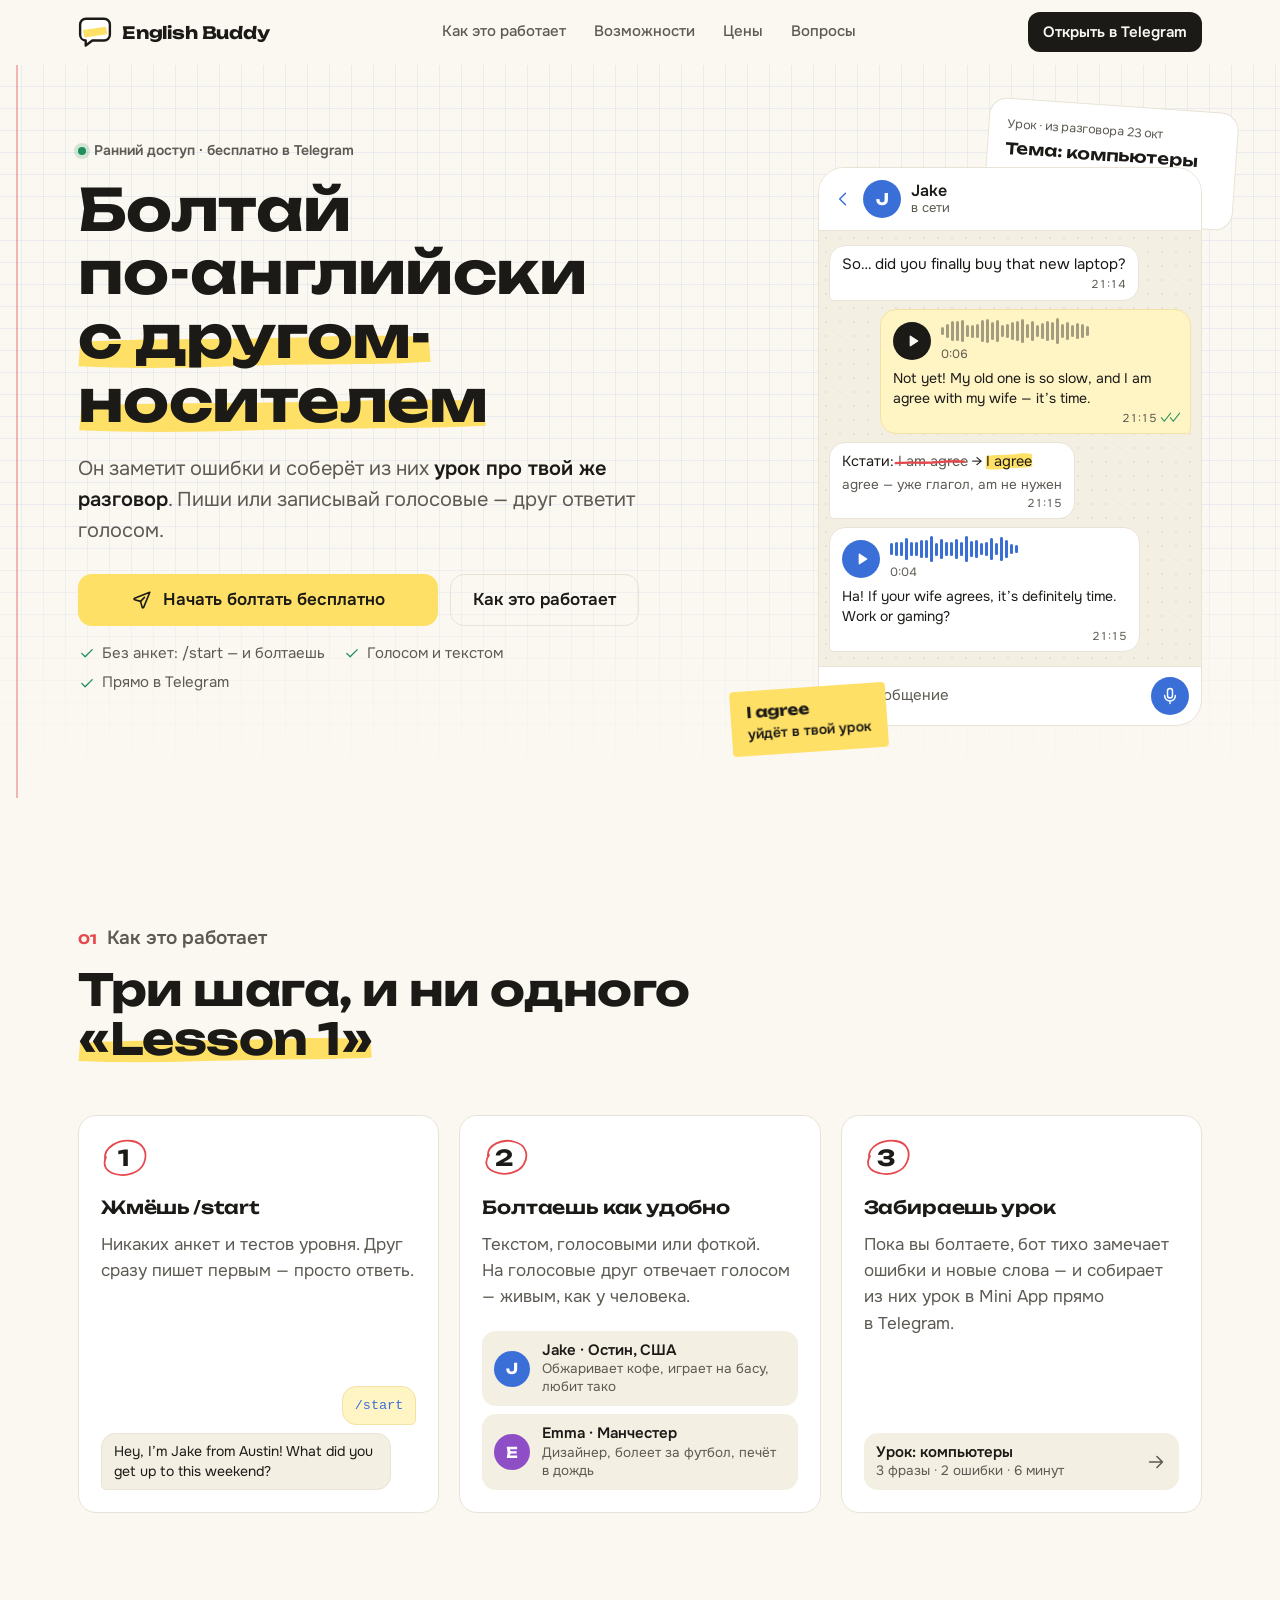
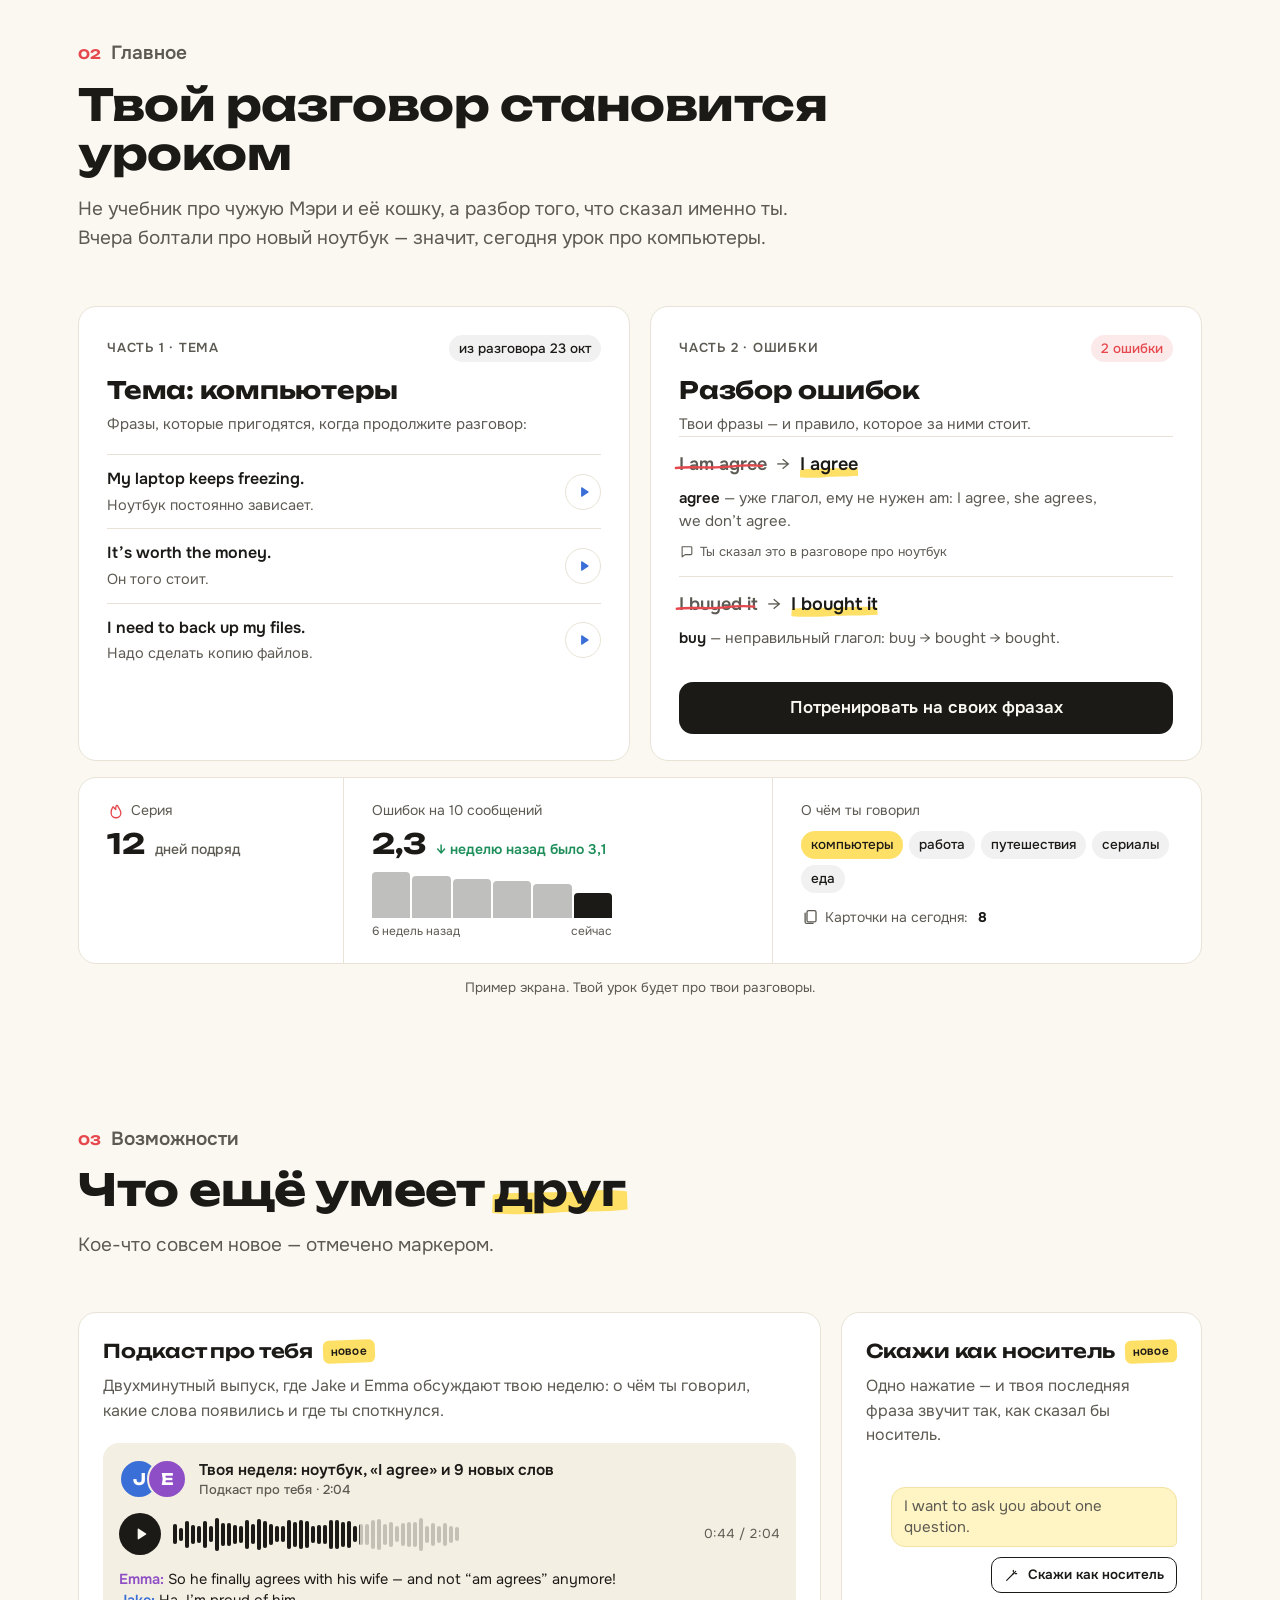
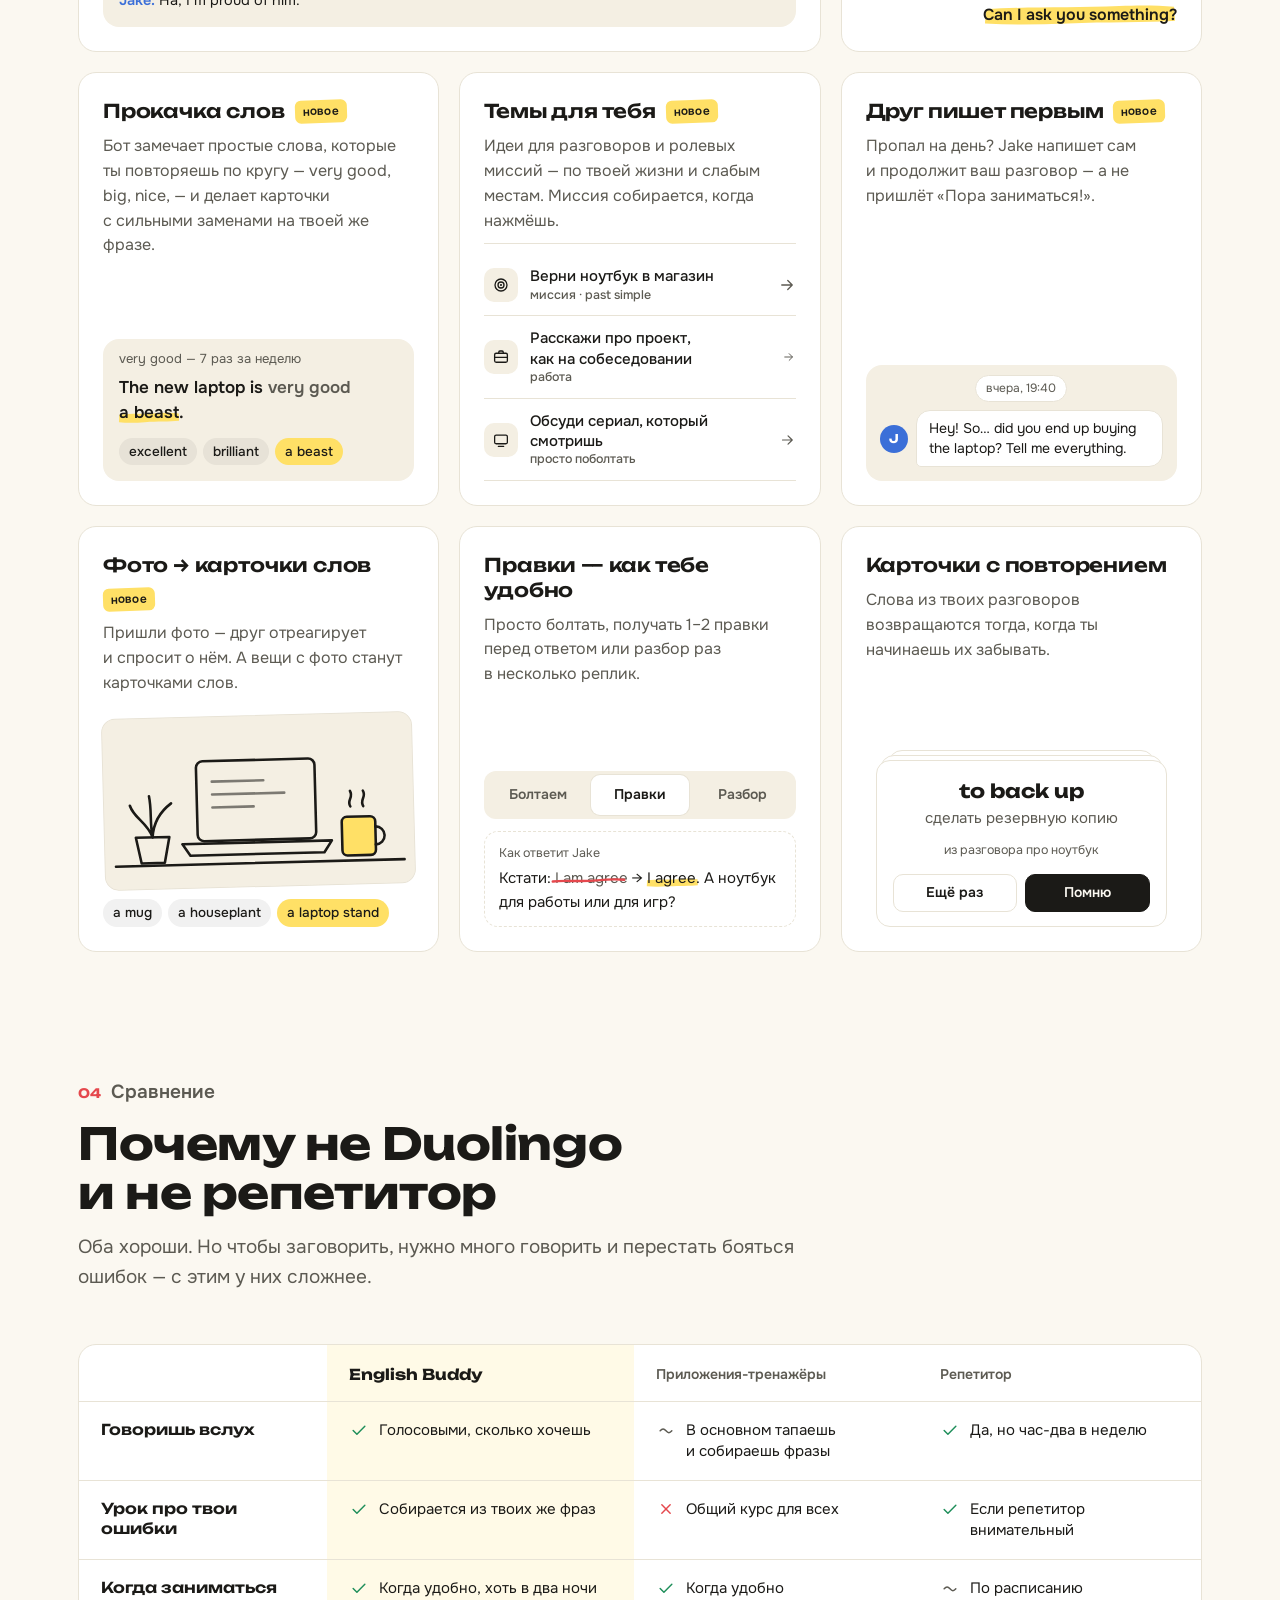
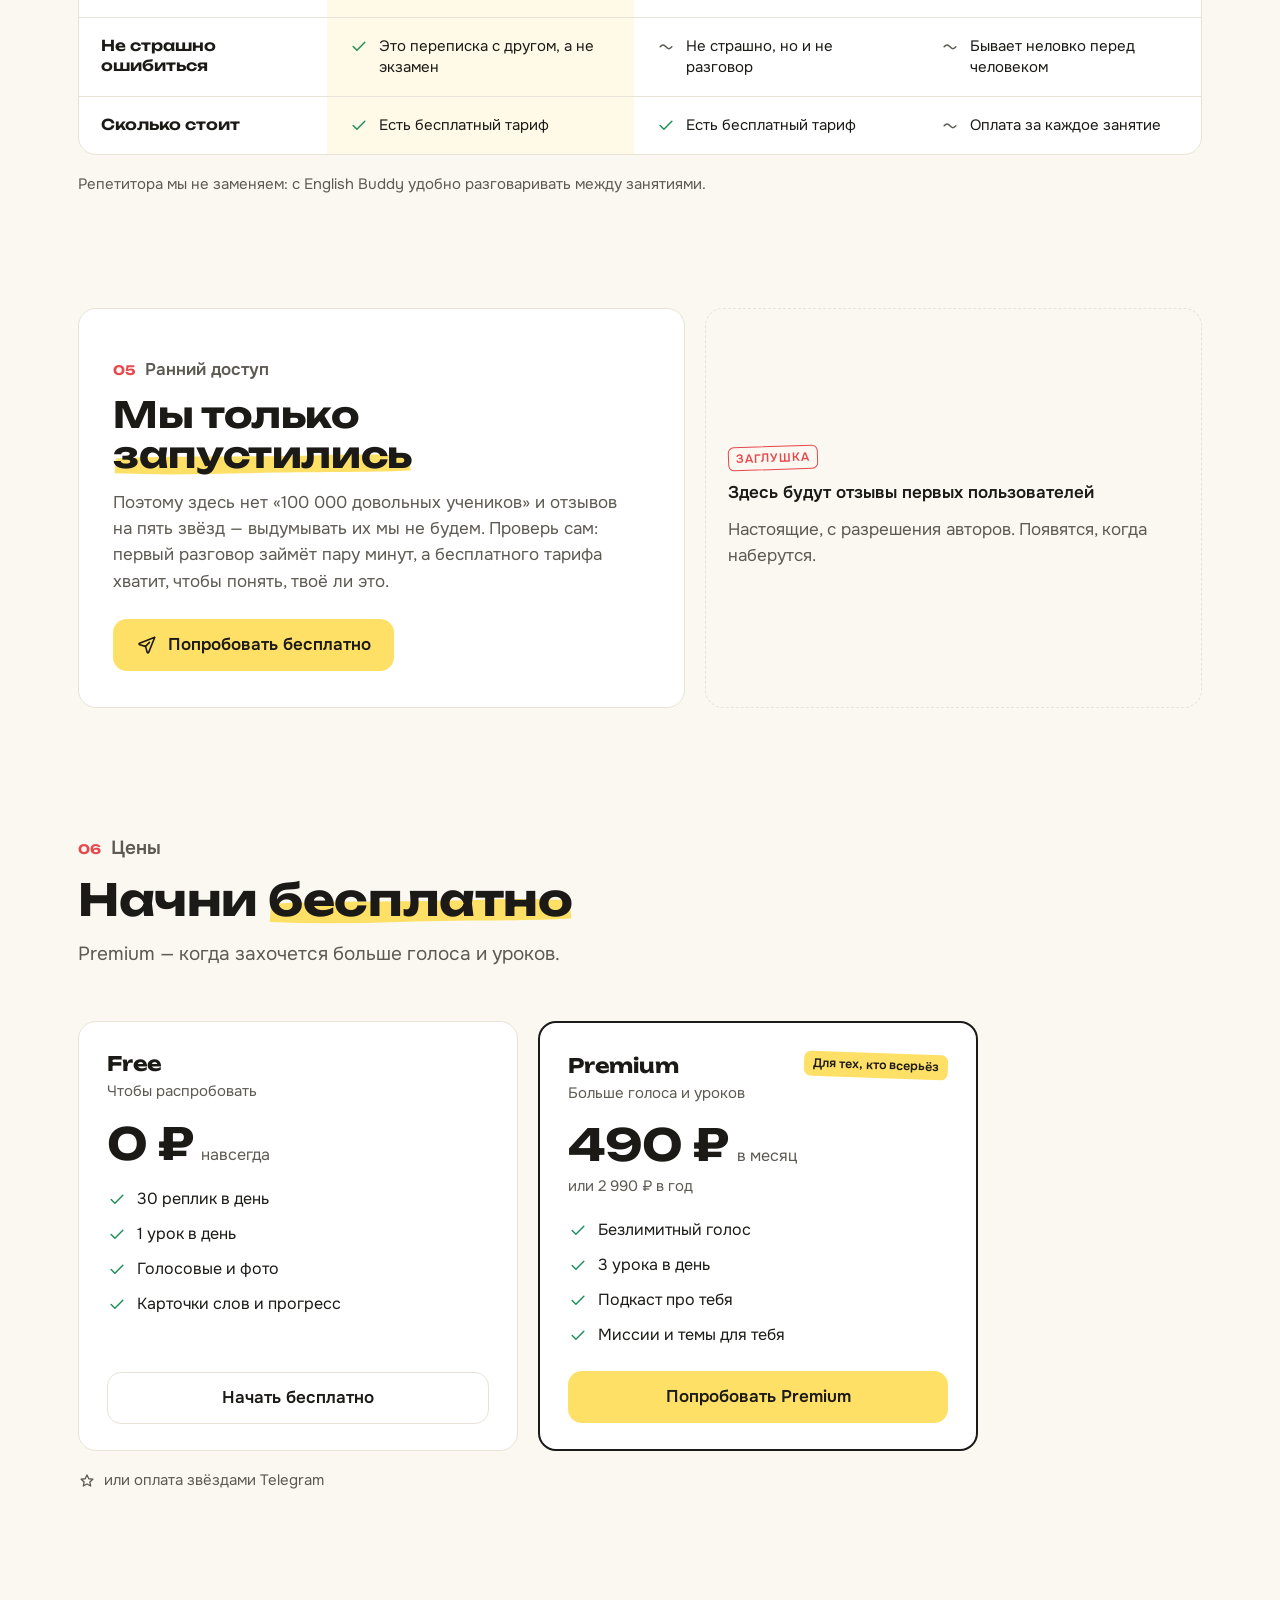
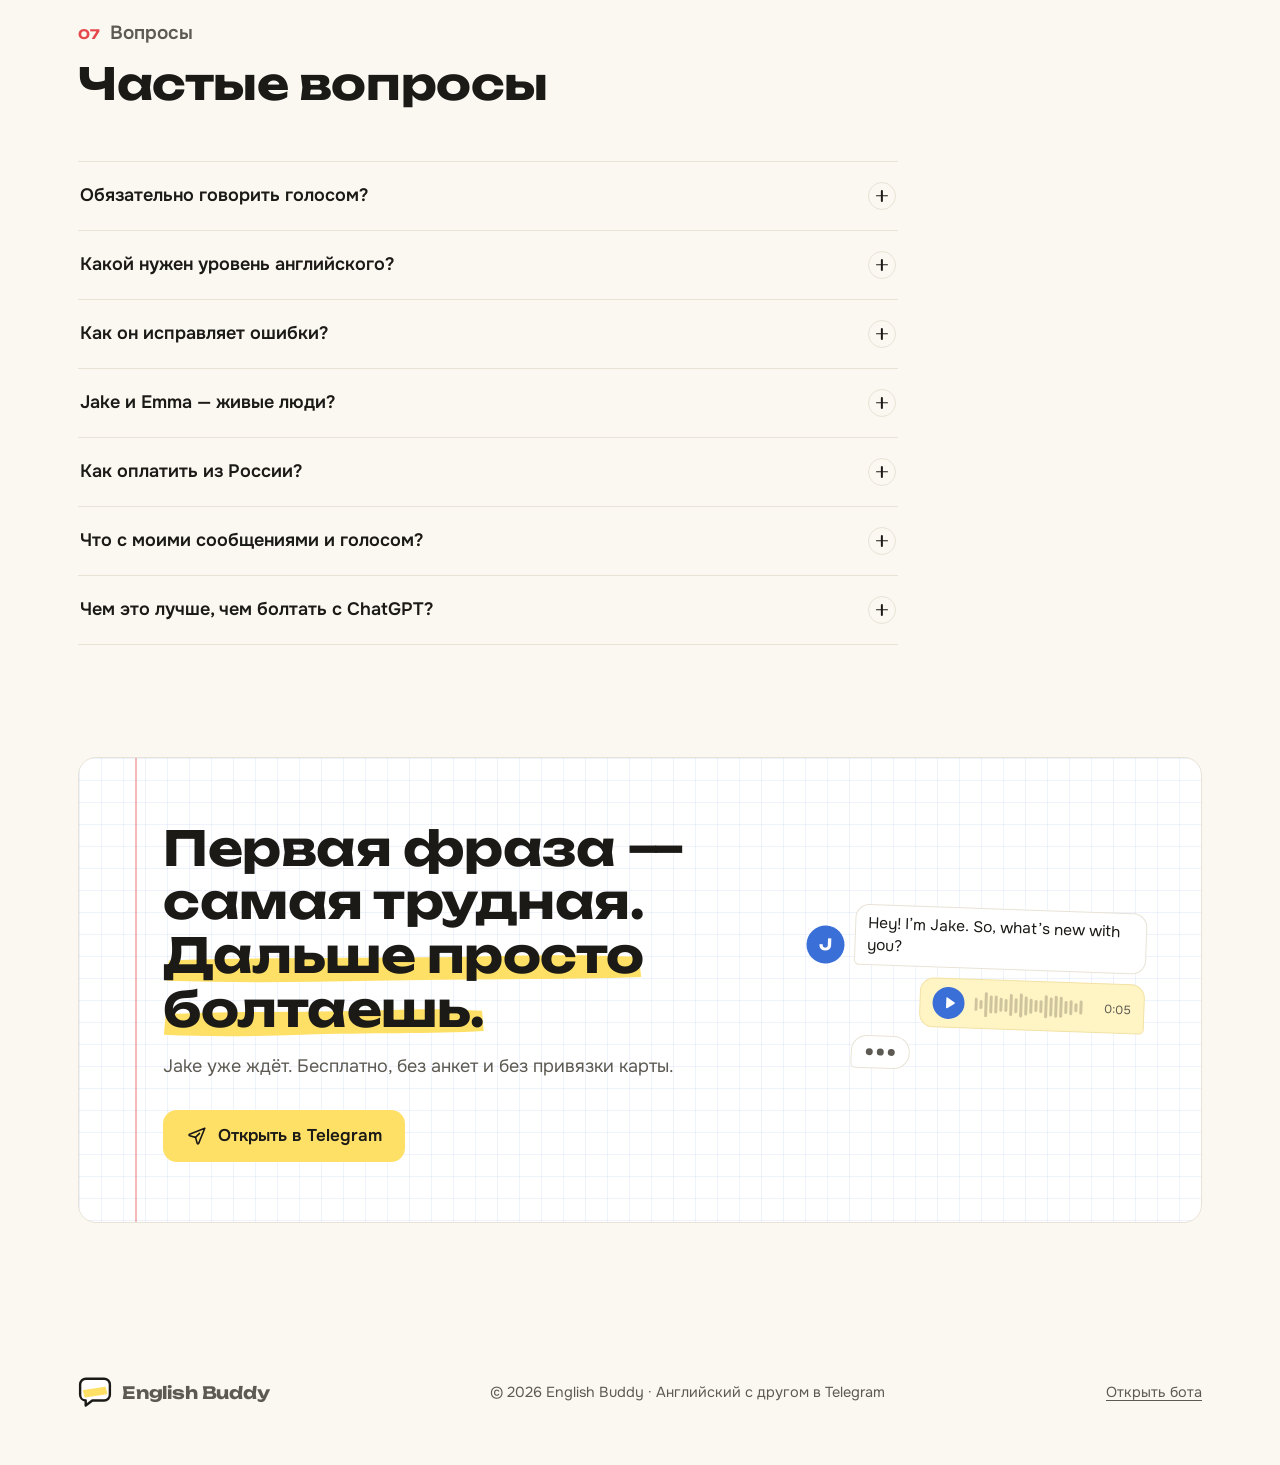
==== landing/index.html @ ba0f6e29 "Landing page and promo video (work in progress) Static landing in the English Buddy brand (landing/i" ====
<!doctype html>
<html lang="ru">
<head>
<meta charset="utf-8">
<meta name="viewport" content="width=device-width, initial-scale=1, viewport-fit=cover">
<title>English Buddy — болтай по-английски с другом-носителем в Telegram</title>
<meta name="description" content="Друг-носитель в Telegram: болтай текстом и голосовыми, а он заметит ошибки и соберёт из них урок про твой же разговор. Бесплатно, без анкет.">
<meta name="color-scheme" content="light dark">
<meta name="theme-color" content="#FBF8F1" media="(prefers-color-scheme: light)">
<meta name="theme-color" content="#141311" media="(prefers-color-scheme: dark)">
<link rel="icon" href="assets/favicon.svg" type="image/svg+xml">
<link rel="apple-touch-icon" href="assets/apple-touch-icon.png">

<!-- Open Graph / превью в Telegram и соцсетях. YOUR_DOMAIN → адрес сайта (ссылки должны быть абсолютными). -->
<meta property="og:type" content="website">
<meta property="og:site_name" content="English Buddy">
<meta property="og:locale" content="ru_RU">
<meta property="og:title" content="English Buddy — английский с другом-носителем в Telegram">
<meta property="og:description" content="Болтай текстом и голосовыми. Друг заметит ошибки и соберёт из них урок про твой же разговор.">
<meta property="og:url" content="https://YOUR_DOMAIN/">
<meta property="og:image" content="https://YOUR_DOMAIN/assets/og.png">
<meta property="og:image:width" content="1200">
<meta property="og:image:height" content="630">
<meta property="og:image:alt" content="Чат с Jake: I am agree зачёркнуто красной ручкой, I agree — на жёлтом маркере">
<meta name="twitter:card" content="summary_large_image">
<meta name="twitter:title" content="English Buddy — английский с другом-носителем в Telegram">
<meta name="twitter:description" content="Болтай текстом и голосовыми. Друг заметит ошибки и соберёт из них урок.">
<meta name="twitter:image" content="https://YOUR_DOMAIN/assets/og.png">

<link rel="preconnect" href="https://fonts.googleapis.com">
<link rel="preconnect" href="https://fonts.gstatic.com" crossorigin>
<link href="https://fonts.googleapis.com/css2?family=Onest:wght@400;500;600&family=Unbounded:wght@600;700&display=swap" rel="stylesheet">

<style>
/* ============ Токены (docs/brand.md) ============ */
:root {
  color-scheme: light;
  --paper: #FBF8F1;
  --card: #FFFFFF;
  --ink: #1B1A17;
  --ink-2: #5C5A52;
  --line: #E8E3D6;
  --marker: #FFE066;
  --pen: #E5484D;
  --fix: #1E8E5A;
  --sky: #3B6FD8;
  --plum: #8E4EC6;
  --on-marker: #1B1A17;
  --on-accent: #FFFFFF;        /* текст на sky/plum/ink кружках */
  --hl-size: .62em;            /* маркер: в светлой — полоса под словом */
  --hl-pos: 92%;
  --hl-ink: currentColor;

  --paper-2: #F4EFE3;          /* фон чата, вкладыши */
  --bubble-out: #FFF4C4;       /* исходящий пузырь — бледный маркер */
  --grid: rgba(59, 111, 216, .085);
  --margin-line: rgba(229, 72, 77, .38);
  --soft: rgba(27, 26, 23, .06);
  --wave-off: rgba(27, 26, 23, .22);
  --bar: #1B1A17;              /* графики: --ink в светлой */
  --marker-svg: url("data:image/svg+xml,%3Csvg xmlns='http://www.w3.org/2000/svg' viewBox='0 0 200 40' preserveAspectRatio='none'%3E%3Cpath fill='%23FFE066' d='M4 10C38 5 92 8 140 4c22-2 40-1 56 1l1 27c-30 4-70 2-110 5-28 2-56 3-84 0z'/%3E%3C/svg%3E");

  --font-head: "Unbounded", system-ui, sans-serif;
  --font-body: "Onest", system-ui, -apple-system, "Segoe UI", Roboto, sans-serif;
  --r-card: 18px;
  --r-btn: 14px;
  --gutter: 16px;
}
@media (prefers-color-scheme: dark) {
  :root:not([data-theme="light"]) {
    color-scheme: dark;
    --paper: #141311; --card: #1E1D1A; --ink: #F3F0E8; --ink-2: #A8A396; --line: #2E2C27;
    --marker: #FFD84D; --pen: #FF6B6B; --fix: #3CC985; --sky: #7AA2F7; --plum: #B98AE8;
    --paper-2: #191815; --bubble-out: #36301A; --grid: rgba(122, 162, 247, .07);
    --margin-line: rgba(255, 107, 107, .35); --soft: rgba(243, 240, 232, .07);
    --wave-off: rgba(243, 240, 232, .26); --bar: #FFD84D; --on-accent: #141311;
    --hl-size: 100%; --hl-pos: 50%; --hl-ink: #1B1A17; --hl-pad: .14em;
    --marker-svg: url("data:image/svg+xml,%3Csvg xmlns='http://www.w3.org/2000/svg' viewBox='0 0 200 40' preserveAspectRatio='none'%3E%3Cpath fill='%23FFD84D' d='M4 10C38 5 92 8 140 4c22-2 40-1 56 1l1 27c-30 4-70 2-110 5-28 2-56 3-84 0z'/%3E%3C/svg%3E");
  }
}
:root[data-theme="dark"] {
  color-scheme: dark;
  --paper: #141311; --card: #1E1D1A; --ink: #F3F0E8; --ink-2: #A8A396; --line: #2E2C27;
  --marker: #FFD84D; --pen: #FF6B6B; --fix: #3CC985; --sky: #7AA2F7; --plum: #B98AE8;
  --paper-2: #191815; --bubble-out: #36301A; --grid: rgba(122, 162, 247, .07);
  --margin-line: rgba(255, 107, 107, .35); --soft: rgba(243, 240, 232, .07);
  --wave-off: rgba(243, 240, 232, .26); --bar: #FFD84D; --on-accent: #141311;
    --hl-size: 100%; --hl-pos: 50%; --hl-ink: #1B1A17; --hl-pad: .14em;
  --marker-svg: url("data:image/svg+xml,%3Csvg xmlns='http://www.w3.org/2000/svg' viewBox='0 0 200 40' preserveAspectRatio='none'%3E%3Cpath fill='%23FFD84D' d='M4 10C38 5 92 8 140 4c22-2 40-1 56 1l1 27c-30 4-70 2-110 5-28 2-56 3-84 0z'/%3E%3C/svg%3E");
}

/* ============ База ============ */
*, *::before, *::after { box-sizing: border-box; }
html { -webkit-text-size-adjust: 100%; scroll-behavior: smooth; scroll-padding-top: 76px; }
body {
  margin: 0; background: var(--paper); color: var(--ink);
  font: 400 17px/1.55 var(--font-body);
  overflow-x: clip; -webkit-font-smoothing: antialiased;
}
img, svg { display: block; max-width: 100%; }
a { color: var(--sky); text-underline-offset: 3px; }
p { margin: 0; }
h1, h2, h3 { font-family: var(--font-head); font-weight: 700; margin: 0; letter-spacing: -.01em; }
h1 { font-size: clamp(29px, 8vw, 58px); line-height: 1.1; }
h2 { font-size: clamp(25px, 6.2vw, 44px); line-height: 1.12; }
h3 { font-size: 18px; line-height: 1.3; font-weight: 600; }
ul { margin: 0; padding: 0; list-style: none; }
button { font: inherit; color: inherit; }
.sr-only { position: absolute; width: 1px; height: 1px; overflow: hidden; clip: rect(0 0 0 0); white-space: nowrap; }
.nw { white-space: nowrap; }
.wrap { width: 100%; max-width: 1180px; margin: 0 auto; padding: 0 var(--gutter); }
@media (min-width: 640px) { :root { --gutter: 28px; } }
:focus-visible { outline: 2.5px solid var(--sky); outline-offset: 3px; border-radius: 6px; }

.ico { width: 22px; height: 22px; fill: none; stroke: currentColor; stroke-width: 1.75; stroke-linecap: round; stroke-linejoin: round; flex: none; }

/* маркер: жёлтая подложка с неровным краем */
.hl {
  background-image: var(--marker-svg); background-repeat: no-repeat;
  background-position: 0 var(--hl-pos); background-size: 100% var(--hl-size); color: var(--hl-ink);
  -webkit-box-decoration-break: clone; box-decoration-break: clone;
  padding: 0 var(--hl-pad, .08em); margin: 0 calc(-1 * var(--hl-pad, .08em));
  background-color: transparent;
}
.hl-full { --hl-size: 100%; --hl-pos: 50%; --hl-ink: var(--on-marker); }
html.js .hl[data-anim] { background-size: 0% var(--hl-size); transition: background-size .75s cubic-bezier(.65, .05, .25, 1) .15s; }
html.js .hl[data-anim].in { background-size: 100% var(--hl-size); }

/* красная ручка: без JS — обычное зачёркивание, с JS — рукописная линия */
s.pen { text-decoration: line-through; text-decoration-color: var(--pen); text-decoration-thickness: 2px; color: var(--ink-2); }
html.js s.pen { text-decoration: none; position: relative; display: inline-block; }
.pen-svg {
  position: absolute; left: -4%; top: 30%; width: 108%; height: 50%; overflow: visible; pointer-events: none;
  /* «рисуем» штрих: открываем слева направо */
  clip-path: polygon(-6% -200%, -6% -200%, -6% 300%, -6% 300%);
  transition: clip-path .5s cubic-bezier(.5, 0, .3, 1) .1s;
}
.pen-svg path { fill: none; stroke: var(--pen); stroke-width: 2.4; stroke-linecap: round; vector-effect: non-scaling-stroke; }
s.pen.in .pen-svg { clip-path: polygon(-6% -200%, 106% -200%, 106% 300%, -6% 300%); }
.fixed { color: var(--fix); font-weight: 600; }

/* ============ Кнопки ============ */
.btn {
  display: inline-flex; align-items: center; justify-content: center; gap: 10px;
  min-height: 52px; padding: 0 22px; border-radius: var(--r-btn);
  font: 600 17px/1.2 var(--font-body); text-decoration: none; cursor: pointer; text-align: center;
  border: 1.5px solid transparent; transition: transform .15s ease, background-color .15s ease, border-color .15s ease;
}
.btn:active { transform: translateY(1px); }
.btn-primary { background: var(--marker); color: var(--on-marker); }
.btn-primary:hover { background: color-mix(in srgb, var(--marker) 88%, #000); }
.btn-ghost { background: transparent; color: var(--ink); border-color: var(--line); }
.btn-ghost:hover { border-color: var(--ink-2); }
.btn-ink { background: var(--ink); color: var(--paper); }
.btn-sm { min-height: 40px; padding: 0 14px; font-size: 15px; border-radius: 12px; }

/* ============ Шапка ============ */
.top {
  position: sticky; top: 0; z-index: 30; background: color-mix(in srgb, var(--paper) 94%, transparent);
  border-bottom: 1px solid transparent; transition: border-color .2s;
}
.top.scrolled { border-bottom-color: var(--line); }
.top .wrap { display: flex; align-items: center; justify-content: space-between; height: 64px; gap: 16px; }
.logo { display: inline-flex; align-items: center; gap: 10px; color: var(--ink); text-decoration: none; font: 700 17px/1 var(--font-head); letter-spacing: -.01em; white-space: nowrap; }
.logo svg { width: 34px; height: 34px; }
.nav { display: none; gap: 28px; }
.nav a { color: var(--ink-2); text-decoration: none; font-weight: 500; font-size: 15px; }
.nav a:hover { color: var(--ink); }
@media (min-width: 900px) { .nav { display: flex; } }

/* ============ Hero ============ */
.hero { position: relative; padding: 28px 0 64px; isolation: isolate; }
.hero::before {
  content: ""; position: absolute; inset: 0; z-index: -2;
  background-image: linear-gradient(var(--grid) 1px, transparent 1px), linear-gradient(90deg, var(--grid) 1px, transparent 1px);
  background-size: 22px 22px; background-position: -1px -1px;
  -webkit-mask-image: linear-gradient(#000 60%, transparent); mask-image: linear-gradient(#000 60%, transparent);
}
.hero-grid { display: grid; gap: 40px; align-items: center; }
.eyebrow { display: inline-flex; align-items: center; gap: 8px; font: 600 14px/1.3 var(--font-body); color: var(--ink-2); margin-bottom: 18px; }
.eyebrow .dot { width: 8px; height: 8px; border-radius: 50%; background: var(--fix); box-shadow: 0 0 0 4px color-mix(in srgb, var(--fix) 18%, transparent); }
.hero h1 { max-width: 13.5em; }
.lead { font-size: clamp(17px, 2.3vw, 20px); line-height: 1.55; color: var(--ink-2); margin-top: 20px; max-width: 34em; }
.lead b { color: var(--ink); font-weight: 600; }
.cta-row { display: flex; flex-wrap: wrap; gap: 12px; margin-top: 28px; }
.cta-row .btn-primary { flex: 1 1 260px; max-width: 360px; }
.cta-row .btn-ghost { flex: 0 1 auto; }
@media (max-width: 519px) { .hero .btn-ghost { display: none; } .cta-row .btn-primary { max-width: none; } }
.sm-only { display: inline; } .lg-only { display: none; }
@media (min-width: 520px) { .sm-only { display: none; } .lg-only { display: inline; } }
.micro { margin-top: 16px; font-size: 15px; color: var(--ink-2); display: flex; flex-wrap: wrap; gap: 6px 18px; }
.micro span { display: inline-flex; align-items: center; gap: 6px; }
.micro .ico { width: 18px; height: 18px; color: var(--fix); }
.hero-visual { position: relative; display: flex; justify-content: center; }
@media (min-width: 960px) {
  .hero { padding: 40px 0 72px; }
  .hero::after { content: ""; position: absolute; top: 0; bottom: 0; left: max(16px, calc(50% - 640px)); width: 1.5px; background: var(--margin-line); z-index: -1; }
  .hero-grid { grid-template-columns: 1.08fr .92fr; gap: 48px; }
}

/* ============ Telegram-подобный чат ============ */
.tg {
  position: relative; width: 100%; max-width: 384px; background: var(--card); border: 1px solid var(--line);
  border-radius: 26px; overflow: hidden; font-size: 15px; line-height: 1.42; z-index: 2;
}
.tg-head { display: flex; align-items: center; gap: 10px; padding: 12px 14px; border-bottom: 1px solid var(--line); background: var(--card); }
.tg-head .back { width: 20px; height: 20px; color: var(--sky); }
.ava { width: 38px; height: 38px; border-radius: 50%; display: grid; place-items: center; color: var(--on-accent); font: 700 16px/1 var(--font-head); flex: none; }
.ava-j { background: var(--sky); }
.ava-e { background: var(--plum); }
.tg-name { font-weight: 600; font-size: 16px; line-height: 1.2; }
.tg-status { display: grid; font-size: 13px; color: var(--ink-2); line-height: 1.3; }
.tg-status > span { grid-area: 1 / 1; }
.tg-status .st-typing, .tg-status .st-rec { color: var(--sky); opacity: 0; }
.tg-body {
  display: flex; flex-direction: column; gap: 8px; padding: 14px 10px 14px; background: var(--paper-2);
  background-image: radial-gradient(var(--soft) 1px, transparent 1.2px); background-size: 14px 14px;
}
.msg { position: relative; max-width: 86%; padding: 8px 12px 6px; border-radius: 16px; background: var(--card); border: 1px solid var(--line); }
.msg.in { align-self: flex-start; border-bottom-left-radius: 5px; }
.msg.out { align-self: flex-end; background: var(--bubble-out); border-color: color-mix(in srgb, var(--marker) 45%, var(--line)); border-bottom-right-radius: 5px; }
.msg time { display: block; text-align: right; font-size: 11.5px; color: var(--ink-2); margin-top: 2px; font-variant-numeric: tabular-nums; }
.msg time .ticks { color: var(--fix); margin-left: 3px; letter-spacing: -3px; }
.msg .tx { font-size: 14px; color: var(--ink); margin-top: 6px; }
.msg-fix { font-size: 14.5px; }
.msg-fix .why { display: block; color: var(--ink-2); font-size: 13.5px; margin-top: 3px; }
.voice { display: flex; align-items: center; gap: 10px; min-width: 210px; }
.play { width: 38px; height: 38px; border-radius: 50%; display: grid; place-items: center; flex: none; background: var(--sky); color: var(--on-accent); }
.msg.out .play { background: var(--ink); color: var(--paper); }
.play svg { width: 16px; height: 16px; fill: currentColor; stroke: none; margin-left: 2px; }
.wave { position: relative; flex: 1; height: 26px; min-width: 0; overflow: hidden; }
.voice > div { flex: 1; min-width: 0; }
.voice .wave { width: 100%; }
.wave .bars { position: absolute; inset: 0; display: flex; align-items: center; gap: 2px; }
.wave .bars i { flex: 1; min-width: 1px; max-width: 3px; border-radius: 2px; background: var(--wave-off); }
.msg.out .wave .bars i { background: color-mix(in srgb, var(--ink) 40%, transparent); }
.wave .bars.played i { background: var(--sky); }
.wave .bars.played { clip-path: inset(0 100% 0 0); }
.vdur { font-size: 12px; color: var(--ink-2); font-variant-numeric: tabular-nums; margin-top: 2px; }
.tg-input { display: flex; align-items: center; gap: 10px; padding: 10px 12px; border-top: 1px solid var(--line); color: var(--ink-2); }
.tg-input .field { flex: 1; font-size: 15px; }
.tg-input .mic { width: 38px; height: 38px; border-radius: 50%; display: grid; place-items: center; background: var(--sky); color: var(--on-accent); }
.tg-input .mic .ico { width: 20px; height: 20px; }

/* сценарий hero-чата: CSS-анимация, один раз при загрузке */
@keyframes pop { from { opacity: 0; transform: translateY(12px) scale(.97); } to { opacity: 1; transform: none; } }
@keyframes st-typing { 0%, 35% { opacity: 0; } 36%, 45% { opacity: 1; } 46%, 100% { opacity: 0; } }
@keyframes st-rec { 0%, 65% { opacity: 0; } 66%, 84% { opacity: 1; } 85%, 100% { opacity: 0; } }
@keyframes st-online { 0%, 35% { opacity: 1; } 36%, 45% { opacity: 0; } 46%, 65% { opacity: 1; } 66%, 84% { opacity: 0; } 85%, 100% { opacity: 1; } }
@keyframes draw { to { clip-path: polygon(-6% -200%, 106% -200%, 106% 300%, -6% 300%); } }
@keyframes sweep { to { background-size: 100% var(--hl-size); } }
@keyframes play { to { clip-path: inset(0 0 0 0); } }
.tg .seq { animation: pop .5s cubic-bezier(.2, .8, .25, 1.15) var(--d, 0s) both; transform-origin: 50% 100%; }
.tg .msg.out.seq { transform-origin: 100% 100%; }
.tg .msg.in.seq { transform-origin: 0 100%; }
.tg .st-typing { animation: st-typing 5s linear both; }
.tg .st-rec { animation: st-rec 5s linear both; }
.tg .st-online { animation: st-online 5s linear both; }
.tg .pen-svg { transition: none; animation: draw .5s cubic-bezier(.5, 0, .3, 1) 2.8s forwards; }
html.js .tg .hl-full { background-size: 0% var(--hl-size); transition: none; animation: sweep .55s cubic-bezier(.65, .05, .25, 1) 3.25s forwards; }
.tg .m3 .bars.played { animation: play 4s linear 4.6s forwards; }

/* карточка урока, выглядывающая из-за чата */
.peek {
  display: none; position: absolute; z-index: 1; width: 250px; padding: 16px 18px; background: var(--card); border: 1px solid var(--line);
  border-radius: var(--r-card); transform: rotate(4deg); top: 0; right: -18px;
}
.peek .k { font-size: 12.5px; color: var(--ink-2); }
.peek .t { font: 600 16px/1.3 var(--font-head); margin-top: 4px; }
.peek .row { display: flex; gap: 8px; margin-top: 12px; flex-wrap: wrap; }
.chip { display: inline-flex; align-items: center; gap: 6px; padding: 5px 10px; border-radius: 999px; background: var(--soft); font-size: 13.5px; font-weight: 500; color: var(--ink); line-height: 1.3; }
.chip.pen-c { background: color-mix(in srgb, var(--pen) 12%, transparent); color: var(--pen); }
.chip.fix-c { background: color-mix(in srgb, var(--fix) 13%, transparent); color: var(--fix); }
.chip.mk { background: var(--marker); color: var(--on-marker); }
.note-tape {
  display: none; position: absolute; z-index: 3; left: 24px; bottom: -26px; transform: rotate(-4deg);
  background: var(--marker); color: var(--on-marker); padding: 12px 16px; border-radius: 4px; font: 600 14px/1.35 var(--font-body); max-width: 210px;
}
.note-tape b { font-family: var(--font-head); font-weight: 700; display: block; font-size: 15px; margin-bottom: 2px; }
@media (min-width: 960px) {
  .hero-visual { padding: 62px 0 0 0; justify-content: flex-end; }
  .peek, .note-tape { display: block; }
  .tg { margin-right: 44px; }
}
@media (min-width: 1200px) { .peek { right: -34px; } }

/* ============ Секции ============ */
.sec { padding: 72px 0; }
@media (min-width: 960px) { .sec { padding: 112px 0; } }
.sec-head { max-width: 760px; margin-bottom: 36px; }
@media (min-width: 960px) { .sec-head { margin-bottom: 52px; } }
.kicker { display: inline-flex; align-items: baseline; gap: 10px; font: 600 14px/1.3 var(--font-body); color: var(--ink-2); margin-bottom: 14px; }
.kicker .n { font: 700 13px/1 var(--font-head); color: var(--pen); }
.sec-head p { margin-top: 16px; color: var(--ink-2); font-size: clamp(17px, 2.1vw, 19px); }
.card { background: var(--card); border: 1px solid var(--line); border-radius: var(--r-card); }
html.js [data-reveal] { opacity: 0; transform: translateY(18px); transition: opacity .6s ease, transform .6s cubic-bezier(.2, .7, .2, 1); }
html.js [data-reveal].in { opacity: 1; transform: none; }

/* ---- Как это работает ---- */
.steps { display: grid; gap: 14px; counter-reset: step; }
@media (min-width: 860px) { .steps { grid-template-columns: repeat(3, 1fr); gap: 20px; } }
.step { padding: 24px 22px 22px; display: flex; flex-direction: column; gap: 12px; }
.step-n { position: relative; width: 52px; height: 44px; display: grid; place-items: center; font: 700 22px/1 var(--font-head); margin: -4px 0 4px -4px; }
.step-n svg { position: absolute; inset: 0; width: 100%; height: 100%; overflow: visible; }
.step-n path { fill: none; stroke: var(--pen); stroke-width: 1.8; stroke-linecap: round; }
.step p { color: var(--ink-2); }
.step .demo { margin-top: auto; padding-top: 8px; display: flex; flex-direction: column; gap: 8px; }
.mini-b { font-size: 14px; line-height: 1.4; padding: 8px 12px; border-radius: 14px; max-width: 92%; border: 1px solid var(--line); background: var(--paper-2); }
.mini-b.out { align-self: flex-end; background: var(--bubble-out); border-color: color-mix(in srgb, var(--marker) 45%, var(--line)); border-bottom-right-radius: 5px; }
.mini-b.in { align-self: flex-start; border-bottom-left-radius: 5px; }
.mono { font-family: ui-monospace, "SF Mono", Menlo, Consolas, monospace; font-size: 13.5px; color: var(--sky); }
.persona { display: flex; gap: 12px; align-items: center; padding: 10px 12px; border-radius: 14px; background: var(--paper-2); }
.persona .ava { width: 36px; height: 36px; font-size: 15px; }
.persona b { display: block; font-weight: 600; font-size: 15px; line-height: 1.3; }
.persona div > span { display: block; font-size: 13.5px; color: var(--ink-2); line-height: 1.35; }

/* ---- Урок из разговора ---- */
.lesson-grid { display: grid; gap: 16px; }
@media (min-width: 900px) { .lesson-grid { grid-template-columns: 1fr 1fr; gap: 20px; } }
.lesson { padding: 22px 20px; }
@media (min-width: 640px) { .lesson { padding: 28px 28px 26px; } }
.lesson-top { display: flex; align-items: center; justify-content: space-between; gap: 12px; margin-bottom: 14px; }
.part { font: 600 13px/1.2 var(--font-body); color: var(--ink-2); text-transform: uppercase; letter-spacing: .06em; }
.lesson h3 { font: 700 clamp(20px, 3vw, 24px)/1.2 var(--font-head); }
.lesson .sub { color: var(--ink-2); font-size: 15px; margin-top: 8px; }
.phrases { margin-top: 18px; display: flex; flex-direction: column; }
.phrase { display: grid; grid-template-columns: 1fr auto; gap: 2px 12px; padding: 12px 0; border-top: 1px solid var(--line); align-items: center; }
.phrase .en { font-weight: 600; font-size: 16px; }
.phrase .ru { color: var(--ink-2); font-size: 14.5px; grid-column: 1; }
.phrase .say { grid-row: 1 / span 2; grid-column: 2; width: 36px; height: 36px; border-radius: 50%; border: 1px solid var(--line); display: grid; place-items: center; color: var(--sky); }
.phrase .say svg { width: 14px; height: 14px; fill: currentColor; stroke: none; margin-left: 2px; }
.err-item { padding: 14px 0; border-top: 1px solid var(--line); }
.err-item:first-of-type { margin-top: 18px; }
.err-line { font-size: 18px; font-weight: 600; display: flex; flex-wrap: wrap; align-items: baseline; gap: 4px 10px; }
.err-line .arr { color: var(--ink-2); font-weight: 400; }
.rule { margin-top: 8px; font-size: 15px; color: var(--ink-2); }
.rule b { color: var(--ink); font-weight: 600; }
.src { margin-top: 8px; font-size: 13px; color: var(--ink-2); display: flex; align-items: center; gap: 6px; }
.src .ico { width: 15px; height: 15px; }
.lesson .btn { width: 100%; margin-top: 18px; }
.progress { margin-top: 16px; display: grid; gap: 0; padding: 6px 20px; }
@media (min-width: 640px) { .progress { padding: 6px 28px; } }
@media (min-width: 900px) { .progress { grid-template-columns: .8fr 1.3fr 1.3fr; padding: 0; } }
.stat { padding: 18px 0; border-top: 1px solid var(--line); }
.stat:first-child { border-top: 0; }
@media (min-width: 900px) { .stat { padding: 22px 28px; border-top: 0; border-left: 1px solid var(--line); } .stat:first-child { border-left: 0; } }
.stat .k { font-size: 14px; color: var(--ink-2); display: flex; align-items: center; gap: 6px; }
.stat .v { font: 700 28px/1.1 var(--font-head); margin-top: 8px; display: flex; align-items: baseline; gap: 10px; flex-wrap: wrap; }
.stat .v small { font: 500 14px/1.3 var(--font-body); color: var(--ink-2); }
.stat .v .down { color: var(--fix); font: 600 14px/1.3 var(--font-body); }
.stat .chips { display: flex; flex-wrap: wrap; gap: 6px; margin-top: 10px; }
.bars-chart { display: flex; align-items: flex-end; gap: 2px; height: 46px; margin-top: 12px; max-width: 240px; }
.bars-chart i { flex: 1; background: var(--bar); border-radius: 4px 4px 0 0; opacity: .28; min-height: 4px; }
.bars-chart i:last-child { opacity: 1; }
.bars-legend { display: flex; justify-content: space-between; max-width: 240px; font-size: 12px; color: var(--ink-2); margin-top: 4px; }
.mock-note { margin-top: 14px; font-size: 13.5px; color: var(--ink-2); text-align: center; }

/* ---- Возможности ---- */
.feats { display: grid; gap: 14px; }
@media (min-width: 680px) { .feats { grid-template-columns: repeat(2, 1fr); gap: 16px; } .f-wide { grid-column: span 2; } .f-last { grid-column: span 2; } }
@media (min-width: 1040px) { .feats { grid-template-columns: repeat(3, 1fr); gap: 20px; } .f-last { grid-column: auto; } }
.feat { padding: 22px 20px 20px; display: flex; flex-direction: column; gap: 10px; overflow: hidden; min-width: 0; }
@media (min-width: 640px) { .feat { padding: 26px 24px 24px; } }
.feat h3 { display: flex; align-items: center; gap: 10px; flex-wrap: wrap; font-size: 19px; }
.feat > p { color: var(--ink-2); font-size: 16px; }
.tag-new { font: 600 12px/1 var(--font-body); text-transform: lowercase; background: var(--marker); color: var(--on-marker); padding: 5px 8px 6px; border-radius: 6px; transform: rotate(-2deg); letter-spacing: .01em; }
.f-ui { margin-top: 6px; }
.f-ui.bottom { margin-top: auto; padding-top: 10px; }
/* подкаст */
.pod { display: grid; gap: 14px; padding: 16px; border-radius: 16px; background: var(--paper-2); }
.pod-top { display: flex; align-items: center; gap: 12px; }
.duo { display: flex; }
.duo .ava { width: 40px; height: 40px; border: 2.5px solid var(--paper-2); }
.duo .ava + .ava { margin-left: -12px; }
.pod-title { font-weight: 600; font-size: 15.5px; line-height: 1.35; }
.pod-title small { display: block; font-weight: 500; font-size: 13px; color: var(--ink-2); }
.pod-row { display: flex; align-items: center; gap: 12px; }
.pod-row .play { background: var(--ink); color: var(--paper); width: 42px; height: 42px; }
.pod-row .wave { height: 34px; }
.pod-row .wave .bars i { max-width: 4px; }
.pod-row .wave .bars.played { clip-path: inset(0 64% 0 0); }
.pod-row .wave .bars.played i { background: var(--ink); }
.pod-time { font-size: 13px; color: var(--ink-2); font-variant-numeric: tabular-nums; white-space: nowrap; }
.pod-sub { font-size: 14.5px; line-height: 1.45; }
.pod-sub b { font-weight: 600; }
.pod-sub .e { color: var(--plum); }
.pod-sub .j { color: var(--sky); }
/* скажи как носитель */
.native { display: flex; flex-direction: column; gap: 10px; }
.native .mini-b { font-size: 15px; }
.native .mini-b.out { color: var(--ink-2); }
.native .act { align-self: flex-end; display: inline-flex; align-items: center; gap: 8px; font: 600 13.5px/1 var(--font-body); padding: 9px 12px; border-radius: 10px; border: 1.5px solid var(--ink); color: var(--ink); background: var(--card); }
.native .act .ico { width: 16px; height: 16px; }
.native .res { align-self: flex-end; font-size: 16px; font-weight: 600; }
/* прокачка слов */
.boost { padding: 16px; border-radius: 16px; background: var(--paper-2); }
.boost .k { font-size: 13px; color: var(--ink-2); }
.boost .s { font-size: 17px; font-weight: 600; margin-top: 6px; line-height: 1.5; }
.boost .hl, .err-line .hl { white-space: nowrap; }
.boost .alts { display: flex; flex-wrap: wrap; gap: 6px; margin-top: 12px; }
/* темы */
.topics { display: flex; flex-direction: column; border-top: 1px solid var(--line); }
.topic { display: flex; align-items: center; gap: 12px; padding: 12px 0; border-bottom: 1px solid var(--line); font-size: 15px; font-weight: 500; line-height: 1.35; }
.topic .ti { width: 34px; height: 34px; border-radius: 10px; display: grid; place-items: center; background: var(--paper-2); flex: none; color: var(--ink); }
.topic .ti .ico { width: 18px; height: 18px; }
.topic small { display: block; font-size: 12.5px; color: var(--ink-2); font-weight: 500; }
.topic .go { margin-left: auto; color: var(--ink-2); }
.topic .go .ico { width: 18px; height: 18px; }
/* пишет первым */
.first { display: flex; flex-direction: column; gap: 8px; padding: 14px; border-radius: 16px; background: var(--paper-2); }
.datechip { align-self: center; font-size: 12px; color: var(--ink-2); background: var(--card); border: 1px solid var(--line); border-radius: 999px; padding: 3px 10px; }
.first .mini-b { background: var(--card); }
.first .who { display: flex; align-items: center; gap: 8px; }
.first .who .ava { width: 28px; height: 28px; font-size: 12px; }
/* фото */
.photo { display: grid; grid-template-columns: 1fr; gap: 12px; }
.photo figure { margin: 0; border-radius: 14px; overflow: hidden; border: 1px solid var(--line); background: var(--paper-2); transform: rotate(-1.5deg); }
.photo svg { width: 100%; height: auto; }
.photo svg .st { fill: none; stroke: var(--ink); stroke-width: 2; stroke-linecap: round; stroke-linejoin: round; }
.photo svg .mf { fill: var(--marker); }
.photo svg .bg { fill: var(--paper-2); }
.photo .chips { display: flex; flex-wrap: wrap; gap: 6px; }
/* режимы правок */
.modes { display: grid; grid-template-columns: repeat(3, 1fr); gap: 4px; padding: 4px; border-radius: 12px; background: var(--paper-2); }
.modes button { border: 0; background: transparent; padding: 9px 4px; border-radius: 9px; font-weight: 600; font-size: 14px; cursor: pointer; color: var(--ink-2); }
.modes button[aria-pressed="true"] { background: var(--card); color: var(--ink); box-shadow: 0 0 0 1px var(--line); }
.mode-out { margin-top: 12px; min-height: 84px; font-size: 15px; padding: 12px 14px; border-radius: 14px; border: 1px dashed var(--line); }
.mode-out .lbl { display: block; font-size: 12.5px; color: var(--ink-2); margin-bottom: 4px; }
/* карточки */
.srs { position: relative; padding: 10px 10px 0; }
.srs::before, .srs::after { content: ""; position: absolute; left: 22px; right: 22px; top: 0; height: 30px; border-radius: 14px; background: var(--card); border: 1px solid var(--line); }
.srs::after { left: 14px; right: 14px; top: 5px; }
.srs-card { position: relative; z-index: 1; border-radius: 14px; border: 1px solid var(--line); background: var(--card); padding: 18px 16px 14px; text-align: center; }
.srs-card .w { font: 700 19px/1.3 var(--font-head); }
.srs-card .t { color: var(--ink-2); font-size: 15px; margin-top: 4px; }
.srs-card .from { font-size: 12.5px; color: var(--ink-2); margin-top: 10px; }
.srs-btns { display: grid; grid-template-columns: 1fr 1fr; gap: 8px; margin-top: 14px; }
.srs-btns span { display: grid; place-items: center; min-height: 38px; border-radius: 10px; font-weight: 600; font-size: 14px; border: 1px solid var(--line); }
.srs-btns span.ok { background: var(--ink); color: var(--paper); border-color: var(--ink); }

/* ---- Сравнение ---- */
.cmp { display: grid; gap: 12px; }
.cmp-row { display: grid; gap: 0; background: var(--card); border: 1px solid var(--line); border-radius: var(--r-card); overflow: hidden; }
.cmp-row > div { padding: 12px 16px; display: flex; gap: 10px; align-items: flex-start; font-size: 15px; line-height: 1.4; border-top: 1px solid var(--line); }
.cmp-row > .crit { border-top: 0; font: 600 16px/1.35 var(--font-head); padding-top: 16px; padding-bottom: 8px; }
.cmp-row > div[data-l]::before { content: attr(data-l); flex: 0 0 104px; font-size: 13px; color: var(--ink-2); font-weight: 500; padding-top: 1px; }
.cmp-row .eb { background: color-mix(in srgb, var(--marker) 16%, var(--card)); }
.mk-i { width: 20px; height: 20px; flex: none; }
.mk-i.y { color: var(--fix); }
.mk-i.n { color: var(--pen); }
.mk-i.m { color: var(--ink-2); }
.cmp-head { display: none; }
@media (min-width: 900px) {
  .cmp { gap: 0; border: 1px solid var(--line); border-radius: var(--r-card); background: var(--card); overflow: hidden; }
  .cmp-row, .cmp-head { display: grid; grid-template-columns: 1.05fr 1.3fr 1.2fr 1.2fr; border: 0; border-radius: 0; background: none; }
  .cmp-row > div, .cmp-head > div { border-top: 1px solid var(--line); padding: 18px 22px; }
  .cmp-row > .crit { padding: 18px 22px; border-top: 1px solid var(--line); font-size: 15px; }
  .cmp-row > div[data-l]::before { display: none; }
  .cmp-head > div { border-top: 0; font: 600 14px/1.3 var(--font-body); color: var(--ink-2); padding-top: 20px; padding-bottom: 16px; }
  .cmp-head .eb { color: var(--ink); font-family: var(--font-head); font-weight: 700; font-size: 15px; }
  .cmp-head .eb, .cmp-row .eb { background: color-mix(in srgb, var(--marker) 16%, var(--card)); }
}
.cmp-foot { margin-top: 18px; color: var(--ink-2); font-size: 15px; }

/* ---- Ранний доступ ---- */
.early { display: grid; gap: 16px; align-items: stretch; }
@media (min-width: 900px) { .early { grid-template-columns: 1.1fr .9fr; gap: 20px; } }
.early-main { padding: 28px 22px; position: relative; overflow: hidden; }
@media (min-width: 640px) { .early-main { padding: 36px 34px; } }
.early-main h2 { font-size: clamp(24px, 4.6vw, 36px); }
.early-main p { margin-top: 14px; color: var(--ink-2); font-size: 17px; max-width: 36em; }
.early-main .btn { margin-top: 24px; }
#reviews > .ph { height: 100%; }
.ph { border: 1.5px dashed var(--line); border-radius: var(--r-card); padding: 24px 22px; display: flex; flex-direction: column; gap: 10px; justify-content: center; color: var(--ink-2); }
.ph .ph-tag { align-self: flex-start; font: 600 12px/1 var(--font-body); text-transform: uppercase; letter-spacing: .08em; color: var(--pen); border: 1.5px solid currentColor; border-radius: 6px; padding: 5px 7px; transform: rotate(-2deg); }
.ph b { color: var(--ink); font-weight: 600; font-size: 17px; }
.reviews { display: grid; gap: 14px; }
.review { padding: 20px; }
.review p { font-size: 16px; }
.review .who { margin-top: 12px; font-size: 14px; color: var(--ink-2); }

/* ---- Цены ---- */
.plans { display: grid; gap: 16px; max-width: 900px; }
@media (min-width: 760px) { .plans { grid-template-columns: 1fr 1fr; gap: 20px; } }
.plan { padding: 26px 22px 22px; display: flex; flex-direction: column; position: relative; }
@media (min-width: 640px) { .plan { padding: 30px 28px 26px; } }
.plan.is-hl { border: 2px solid var(--ink); }
.plan-top { display: flex; justify-content: space-between; align-items: center; gap: 10px; }
.plan h3 { font: 700 20px/1.2 var(--font-head); }
.plan-badge { font: 600 12.5px/1 var(--font-body); background: var(--marker); color: var(--on-marker); padding: 6px 9px; border-radius: 7px; transform: rotate(2deg); white-space: nowrap; }
.plan-sub { color: var(--ink-2); font-size: 15px; margin-top: 4px; }
.plan-price { margin-top: 18px; display: flex; align-items: baseline; gap: 8px; flex-wrap: wrap; }
.plan-price b { font: 700 clamp(34px, 6vw, 44px)/1 var(--font-head); letter-spacing: -.02em; }
.plan-price span { color: var(--ink-2); font-size: 16px; }
.plan-alt { margin-top: 6px; font-size: 15px; color: var(--ink-2); }
.plan ul { margin: 20px 0 24px; display: flex; flex-direction: column; gap: 10px; }
.plan li { display: flex; gap: 10px; align-items: flex-start; font-size: 16px; }
.plan li .ico { width: 20px; height: 20px; color: var(--fix); margin-top: 2px; }
.plan .btn { margin-top: auto; width: 100%; }
.price-note { margin-top: 18px; color: var(--ink-2); font-size: 15px; display: flex; align-items: center; gap: 8px; }
.price-note .ico { width: 18px; height: 18px; }

/* ---- FAQ ---- */
.faq { max-width: 820px; border-top: 1px solid var(--line); }
.faq details { border-bottom: 1px solid var(--line); }
.faq summary { list-style: none; cursor: pointer; display: flex; justify-content: space-between; gap: 16px; align-items: center; padding: 20px 2px; font: 600 clamp(16px, 2.2vw, 18px)/1.35 var(--font-body); }
.faq summary::-webkit-details-marker { display: none; }
.faq summary .pm { position: relative; width: 28px; height: 28px; border-radius: 50%; border: 1px solid var(--line); flex: none; }
.faq summary .pm::before, .faq summary .pm::after { content: ""; position: absolute; left: 50%; top: 50%; width: 12px; height: 1.75px; background: var(--ink); border-radius: 2px; transform: translate(-50%, -50%); transition: transform .2s; }
.faq summary .pm::after { transform: translate(-50%, -50%) rotate(90deg); }
.faq details[open] summary .pm::after { transform: translate(-50%, -50%) rotate(0deg); }
.faq .a { padding: 0 2px 22px; color: var(--ink-2); max-width: 44em; }
.faq .a p + p { margin-top: 10px; }
.faq .a b { color: var(--ink); font-weight: 600; }

/* ---- Финальный CTA ---- */
.final { position: relative; padding: 44px 22px 40px; overflow: hidden; isolation: isolate; text-align: left; }
@media (min-width: 640px) { .final { padding: 64px 56px 60px 84px; } }
.final::before {
  content: ""; position: absolute; inset: 0; z-index: -1;
  background-image: linear-gradient(var(--grid) 1px, transparent 1px), linear-gradient(90deg, var(--grid) 1px, transparent 1px);
  background-size: 22px 22px;
}
@media (min-width: 640px) { .final::after { content: ""; position: absolute; top: 0; bottom: 0; left: 56px; width: 1.5px; background: var(--margin-line); } }
.final h2 { font-size: clamp(26px, 5.6vw, 48px); max-width: 15em; }
.final p { margin-top: 16px; color: var(--ink-2); font-size: 18px; max-width: 32em; }
.final .cta-row { margin-top: 30px; }
.final .cta-row .btn-primary { max-width: none; flex: 0 1 auto; }
.final-chat { display: none; }
@media (min-width: 1060px) {
  .final { padding-right: 460px; }
  .final-chat { display: flex; flex-direction: column; gap: 10px; position: absolute; right: 56px; top: 50%; width: 340px; transform: translateY(-50%) rotate(2deg); }
  .final-chat .who { display: flex; gap: 10px; align-items: flex-end; }
  .final-chat .mini-b { font-size: 15.5px; background: var(--card); }
  .final-chat .mini-b.out { background: var(--bubble-out); }
  .final-chat .voice { min-width: 0; }
  .final-chat .wave { width: 120px; flex: none; }
  .typing { display: inline-flex; gap: 4px; padding: 12px 14px; border-radius: 16px; border-bottom-left-radius: 5px; background: var(--card); border: 1px solid var(--line); align-self: flex-start; margin-left: 48px; }
  .typing i { width: 7px; height: 7px; border-radius: 50%; background: var(--ink-2); animation: blink 1.2s infinite ease-in-out; }
  .typing i:nth-child(2) { animation-delay: .15s; } .typing i:nth-child(3) { animation-delay: .3s; }
}
@keyframes blink { 0%, 60%, 100% { opacity: .25; transform: none; } 30% { opacity: 1; transform: translateY(-2px); } }

/* ---- Подвал ---- */
.foot { padding: 40px 0 56px; color: var(--ink-2); font-size: 14.5px; }
.foot .wrap { display: flex; flex-wrap: wrap; gap: 16px 32px; align-items: center; justify-content: space-between; }
.foot a { color: var(--ink-2); }

/* ---- Липкая кнопка на телефоне ---- */
.dock {
  position: fixed; left: 0; right: 0; bottom: 0; z-index: 40; padding: 10px var(--gutter) calc(10px + env(safe-area-inset-bottom));
  background: color-mix(in srgb, var(--paper) 94%, transparent); border-top: 1px solid var(--line);
  transform: translateY(110%); transition: transform .3s cubic-bezier(.2, .7, .2, 1);
}
.dock.show { transform: none; }
.dock .btn { width: 100%; }
@media (min-width: 900px) { .dock { display: none; } }

/* ---- Меньше движения ---- */
@media (prefers-reduced-motion: reduce) {
  html { scroll-behavior: auto; }
  *, *::before, *::after { animation-duration: .001ms !important; animation-delay: 0s !important; transition-duration: .001ms !important; transition-delay: 0s !important; }
  html.js [data-reveal] { opacity: 1; transform: none; }
}
</style>
<script>document.documentElement.classList.add('js');</script>
</head>
<body>

<!-- Иконки: линейные, 1.75px, скруглённые концы -->
<svg width="0" height="0" style="position:absolute" aria-hidden="true">
  <symbol id="i-send" viewBox="0 0 24 24"><path d="M20.5 3.5 3.9 10.1c-.8.3-.7 1.4.1 1.6l6.4 1.8 1.8 6.4c.2.8 1.3.9 1.6.1L20.5 3.5Z"/><path d="m10.4 13.5 4.3-4.3"/></symbol>
  <symbol id="i-mic" viewBox="0 0 24 24"><rect x="9" y="3" width="6" height="11.5" rx="3"/><path d="M5.5 11.5a6.5 6.5 0 0 0 13 0M12 18v3"/></symbol>
  <symbol id="i-play" viewBox="0 0 24 24"><path d="M7 4.8v14.4c0 .8.9 1.3 1.6.8l11-7.2c.6-.4.6-1.2 0-1.6l-11-7.2C7.9 3.5 7 4 7 4.8Z"/></symbol>
  <symbol id="i-check" viewBox="0 0 24 24"><path d="m5 12.5 4.5 4.5L19 7.5"/></symbol>
  <symbol id="i-x" viewBox="0 0 24 24"><path d="M7 7l10 10M17 7 7 17"/></symbol>
  <symbol id="i-tilde" viewBox="0 0 24 24"><path d="M5 13c2.5-3 4.5-3 7 0s4.5 3 7 0"/></symbol>
  <symbol id="i-arrow" viewBox="0 0 24 24"><path d="M5 12h14M13 6l6 6-6 6"/></symbol>
  <symbol id="i-back" viewBox="0 0 24 24"><path d="M15 5l-7 7 7 7"/></symbol>
  <symbol id="i-clip" viewBox="0 0 24 24"><path d="m20 11.5-8 8a5 5 0 0 1-7-7l8.5-8.5a3.3 3.3 0 0 1 4.7 4.7L9.7 17.2a1.7 1.7 0 0 1-2.4-2.4L15 7"/></symbol>
  <symbol id="i-chat" viewBox="0 0 24 24"><path d="M5 4.5h14a1.5 1.5 0 0 1 1.5 1.5v9.5A1.5 1.5 0 0 1 19 17H10l-5 3.5V6A1.5 1.5 0 0 1 5 4.5Z"/></symbol>
  <symbol id="i-cam" viewBox="0 0 24 24"><path d="M4 8.5A1.5 1.5 0 0 1 5.5 7h2.2l1.5-2h5.6l1.5 2h2.2A1.5 1.5 0 0 1 20 8.5v9a1.5 1.5 0 0 1-1.5 1.5h-13A1.5 1.5 0 0 1 4 17.5v-9Z"/><circle cx="12" cy="12.8" r="3.3"/></symbol>
  <symbol id="i-flame" viewBox="0 0 24 24"><path d="M12 21c3.6 0 6.5-2.6 6.5-6.3 0-3.9-3-6.2-4.4-9.7-.3-.7-1.2-.8-1.6-.2-1 1.7-1.2 3.6-.9 5.2-1.3-.6-2.2-1.7-2.6-2.9-.2-.6-1-.8-1.4-.2C6.4 8.8 5.5 11.4 5.5 14.7 5.5 18.4 8.4 21 12 21Z"/></symbol>
  <symbol id="i-target" viewBox="0 0 24 24"><circle cx="12" cy="12" r="8"/><circle cx="12" cy="12" r="4"/><circle cx="12" cy="12" r=".6"/></symbol>
  <symbol id="i-brief" viewBox="0 0 24 24"><rect x="3.5" y="7" width="17" height="12" rx="2"/><path d="M9 7V5.5A1.5 1.5 0 0 1 10.5 4h3A1.5 1.5 0 0 1 15 5.5V7M3.5 12.5h17"/></symbol>
  <symbol id="i-tv" viewBox="0 0 24 24"><rect x="3.5" y="5.5" width="17" height="11.5" rx="2"/><path d="M8.5 20.5h7"/></symbol>
  <symbol id="i-wand" viewBox="0 0 24 24"><path d="M4 20 15 9M14 5v2M19 10h-2M17.5 6.5 16 8"/><path d="m13 11 2-2"/></symbol>
  <symbol id="i-pen" viewBox="0 0 24 24"><path d="M4.5 19.5 5.5 15 15.8 4.7a2 2 0 0 1 2.8 0l.7.7a2 2 0 0 1 0 2.8L9 18.5l-4.5 1Z"/><path d="m14 6.5 3.5 3.5"/></symbol>
  <symbol id="i-star" viewBox="0 0 24 24"><path d="m12 4 2.4 5 5.4.6-4 3.7 1.1 5.4L12 16l-4.9 2.7 1.1-5.4-4-3.7 5.4-.6L12 4Z"/></symbol>
  <symbol id="i-lock" viewBox="0 0 24 24"><rect x="5" y="10.5" width="14" height="10" rx="2"/><path d="M8.5 10.5V8a3.5 3.5 0 0 1 7 0v2.5"/></symbol>
  <symbol id="i-cards" viewBox="0 0 24 24"><rect x="8" y="3.5" width="12" height="15" rx="2"/><path d="M5.5 7v11.5a2 2 0 0 0 2 2H16"/></symbol>
</svg>

<header class="top" id="top">
  <div class="wrap">
    <a class="logo" href="#top" aria-label="English Buddy — наверх">
      <svg viewBox="0 0 64 64" aria-hidden="true">
        <path d="M15 7h34a11 11 0 0 1 11 11v19a11 11 0 0 1-11 11H27l-12.5 9.5V48A11 11 0 0 1 4 37V18A11 11 0 0 1 15 7Z" fill="var(--card)"/>
        <path d="M10.5 29.5 51 23.5 54 35 13.5 41Z" fill="var(--marker)" stroke="var(--marker)" stroke-width="2.5" stroke-linejoin="round"/>
        <path d="M15 7h34a11 11 0 0 1 11 11v19a11 11 0 0 1-11 11H27l-12.5 9.5V48A11 11 0 0 1 4 37V18A11 11 0 0 1 15 7Z" fill="none" stroke="var(--ink)" stroke-width="4.5" stroke-linejoin="round"/>
      </svg>
      English Buddy
    </a>
    <nav class="nav" aria-label="Разделы">
      <a href="#how">Как это работает</a>
      <a href="#features">Возможности</a>
      <a href="#pricing">Цены</a>
      <a href="#faq">Вопросы</a>
    </nav>
    <a class="btn btn-ink btn-sm" data-cta href="#"><span class="lg-only">Открыть в&nbsp;Telegram</span><span class="sm-only">Открыть</span></a>
  </div>
</header>

<main>
<!-- ============ HERO ============ -->
<section class="hero">
  <div class="wrap hero-grid">
    <div class="hero-copy">
      <p class="eyebrow"><span class="dot" aria-hidden="true"></span>Ранний доступ · бесплатно в Telegram</p>
      <h1>Болтай <span class="nw">по-английски</span> <span class="hl hl-under" data-anim>с&nbsp;другом-носителем</span></h1>
      <p class="lead">Он заметит ошибки и&nbsp;соберёт из них <b>урок про твой&nbsp;же разговор</b>. Пиши или&nbsp;записывай голосовые — друг ответит голосом.</p>
      <div class="cta-row" id="hero-cta">
        <a class="btn btn-primary" data-cta href="#"><svg class="ico"><use href="#i-send"/></svg>Начать болтать бесплатно</a>
        <a class="btn btn-ghost" href="#how">Как это работает</a>
      </div>
      <p class="micro">
        <span><svg class="ico"><use href="#i-check"/></svg>Без анкет: /start — и&nbsp;болтаешь</span>
        <span><svg class="ico"><use href="#i-check"/></svg>Голосом и&nbsp;текстом</span>
        <span><svg class="ico"><use href="#i-check"/></svg>Прямо в&nbsp;Telegram</span>
      </p>
    </div>

    <div class="hero-visual">
      <div class="peek" aria-hidden="true">
        <p class="k">Урок · из разговора 23 окт</p>
        <p class="t">Тема: компьютеры</p>
        <div class="row"><span class="chip">3 фразы</span><span class="chip pen-c">2 ошибки</span></div>
      </div>

      <figure class="tg" style="margin:0">
        <figcaption class="sr-only">Пример переписки с Jake: голосовое с ошибкой «I am agree», исправление на «I agree» и ответ голосом.</figcaption>
        <div class="tg-head">
          <svg class="ico back" aria-hidden="true"><use href="#i-back"/></svg>
          <span class="ava ava-j" aria-hidden="true">J</span>
          <div>
            <div class="tg-name">Jake</div>
            <div class="tg-status"><span class="st-online">в сети</span><span class="st-typing">печатает…</span><span class="st-rec">записывает голосовое…</span></div>
          </div>
        </div>
        <div class="tg-body">
          <div class="msg in seq" style="--d:.2s">So… did you finally buy that new laptop?<time>21:14</time></div>
          <div class="msg out seq" style="--d:.9s">
            <div class="voice"><span class="play" aria-hidden="true"><svg><use href="#i-play"/></svg></span><div><div class="wave" data-wave="3" data-n="30"></div><div class="vdur">0:06</div></div></div>
            <p class="tx">Not yet! My old one is so slow, and I am agree with my wife — it’s time.</p>
            <time>21:15<span class="ticks">✓✓</span></time>
          </div>
          <div class="msg in msg-fix seq" style="--d:2.3s">
            Кстати: <s class="pen">I am agree</s> → <span class="hl hl-full">I agree</span>
            <span class="why">agree — уже глагол, am не нужен</span>
            <time>21:15</time>
          </div>
          <div class="msg in m3 seq" style="--d:4.3s">
            <div class="voice"><span class="play" aria-hidden="true"><svg><use href="#i-play"/></svg></span><div><div class="wave" data-wave="7" data-n="26"></div><div class="vdur">0:04</div></div></div>
            <p class="tx">Ha! If your wife agrees, it’s definitely time. Work or gaming?</p>
            <time>21:15</time>
          </div>
        </div>
        <div class="tg-input" aria-hidden="true">
          <svg class="ico"><use href="#i-clip"/></svg>
          <span class="field">Сообщение</span>
          <span class="mic"><svg class="ico"><use href="#i-mic"/></svg></span>
        </div>
      </figure>

      <p class="note-tape" aria-hidden="true"><b>I agree</b>уйдёт в твой урок</p>
    </div>
  </div>
</section>

<!-- ============ КАК ЭТО РАБОТАЕТ ============ -->
<section class="sec" id="how">
  <div class="wrap">
    <div class="sec-head" data-reveal>
      <p class="kicker"><span class="n">01</span>Как это работает</p>
      <h2>Три шага, и&nbsp;ни одного <span class="hl" data-anim>«Lesson&nbsp;1»</span></h2>
    </div>
    <div class="steps">
      <article class="card step" data-reveal>
        <div class="step-n" aria-hidden="true"><svg viewBox="0 0 52 44"><path d="M8 24C6 11 22 3 35 5c12 2 16 12 12 22-4 10-18 14-29 11C10 36 5 30 9 21"/></svg>1</div>
        <h3>Жмёшь /start</h3>
        <p>Никаких анкет и&nbsp;тестов уровня. Друг сразу пишет первым — просто ответь.</p>
        <div class="demo" aria-hidden="true">
          <span class="mini-b out"><span class="mono">/start</span></span>
          <span class="mini-b in">Hey, I’m Jake from Austin! What did you get up to this weekend?</span>
        </div>
      </article>
      <article class="card step" data-reveal>
        <div class="step-n" aria-hidden="true"><svg viewBox="0 0 52 44"><path d="M10 20C9 9 24 2 37 6c11 3 14 13 9 22-5 9-19 12-29 8C8 33 6 26 11 19"/></svg>2</div>
        <h3>Болтаешь как удобно</h3>
        <p>Текстом, голосовыми или&nbsp;фоткой. На&nbsp;голосовые друг отвечает голосом — живым, как у&nbsp;человека.</p>
        <div class="demo">
          <div class="persona"><span class="ava ava-j" aria-hidden="true">J</span><div><b>Jake · Остин, США</b><span>Обжаривает кофе, играет на басу, любит тако</span></div></div>
          <div class="persona"><span class="ava ava-e" aria-hidden="true">E</span><div><b>Emma · Манчестер</b><span>Дизайнер, болеет за футбол, печёт в дождь</span></div></div>
        </div>
      </article>
      <article class="card step" data-reveal>
        <div class="step-n" aria-hidden="true"><svg viewBox="0 0 52 44"><path d="M9 22C8 10 23 3 36 5c12 2 15 12 11 21-4 10-17 14-28 11C10 35 5 29 10 20"/></svg>3</div>
        <h3>Забираешь урок</h3>
        <p>Пока вы болтаете, бот тихо замечает ошибки и&nbsp;новые слова — и&nbsp;собирает из&nbsp;них урок в&nbsp;Mini App прямо в&nbsp;Telegram.</p>
        <div class="demo" aria-hidden="true">
          <div class="persona" style="justify-content:space-between">
            <div><b>Урок: компьютеры</b><span>3 фразы · 2 ошибки · 6 минут</span></div>
            <svg class="ico" style="color:var(--ink-2)"><use href="#i-arrow"/></svg>
          </div>
        </div>
      </article>
    </div>
  </div>
</section>

<!-- ============ УРОК ИЗ РАЗГОВОРА ============ -->
<section class="sec" id="lesson" style="padding-top:0">
  <div class="wrap">
    <div class="sec-head" data-reveal>
      <p class="kicker"><span class="n">02</span>Главное</p>
      <h2>Твой разговор становится <span class="hl" data-anim>уроком</span></h2>
      <p>Не учебник про чужую Мэри и&nbsp;её кошку, а&nbsp;разбор того, что сказал именно ты. Вчера болтали про&nbsp;новый ноутбук — значит, сегодня урок про компьютеры.</p>
    </div>

    <div class="lesson-grid">
      <article class="card lesson" data-reveal>
        <div class="lesson-top"><span class="part">Часть 1 · Тема</span><span class="chip">из разговора 23 окт</span></div>
        <h3>Тема: компьютеры</h3>
        <p class="sub">Фразы, которые пригодятся, когда продолжите разговор:</p>
        <div class="phrases">
          <div class="phrase"><span class="en">My laptop keeps freezing.</span><span class="ru">Ноутбук постоянно зависает.</span><span class="say" aria-hidden="true"><svg><use href="#i-play"/></svg></span></div>
          <div class="phrase"><span class="en">It’s worth the money.</span><span class="ru">Он того стоит.</span><span class="say" aria-hidden="true"><svg><use href="#i-play"/></svg></span></div>
          <div class="phrase"><span class="en">I need to back up my files.</span><span class="ru">Надо сделать копию файлов.</span><span class="say" aria-hidden="true"><svg><use href="#i-play"/></svg></span></div>
        </div>
      </article>

      <article class="card lesson" data-reveal>
        <div class="lesson-top"><span class="part">Часть 2 · Ошибки</span><span class="chip pen-c">2 ошибки</span></div>
        <h3>Разбор ошибок</h3>
        <p class="sub">Твои фразы — и&nbsp;правило, которое за&nbsp;ними стоит.</p>
        <div class="err-item">
          <p class="err-line"><s class="pen">I am agree</s><span class="arr">→</span><span class="hl" data-anim>I agree</span></p>
          <p class="rule"><b>agree</b> — уже глагол, ему не&nbsp;нужен am: I&nbsp;agree, she&nbsp;agrees, we&nbsp;don’t&nbsp;agree.</p>
          <p class="src"><svg class="ico"><use href="#i-chat"/></svg>Ты сказал это в&nbsp;разговоре про ноутбук</p>
        </div>
        <div class="err-item">
          <p class="err-line"><s class="pen">I buyed it</s><span class="arr">→</span><span class="hl" data-anim>I bought it</span></p>
          <p class="rule"><b>buy</b> — неправильный глагол: buy → bought → bought.</p>
        </div>
        <a class="btn btn-ink" data-cta href="#">Потренировать на своих фразах</a>
      </article>
    </div>

    <div class="card progress" data-reveal>
      <div class="stat">
        <p class="k"><svg class="ico" style="width:18px;height:18px;color:var(--pen)"><use href="#i-flame"/></svg>Серия</p>
        <p class="v">12 <small>дней подряд</small></p>
      </div>
      <div class="stat">
        <p class="k">Ошибок на 10 сообщений</p>
        <p class="v">2,3 <span class="down">↓ неделю назад было 3,1</span></p>
        <div class="bars-chart" role="img" aria-label="Ошибок на 10 сообщений по неделям: 4,2; 3,9; 3,6; 3,4; 3,1; 2,3">
          <i style="height:100%" title="5 недель назад: 4,2"></i><i style="height:93%" title="4 недели назад: 3,9"></i><i style="height:86%" title="3 недели назад: 3,6"></i><i style="height:81%" title="2 недели назад: 3,4"></i><i style="height:74%" title="Неделю назад: 3,1"></i><i style="height:55%" title="Эта неделя: 2,3"></i>
        </div>
        <div class="bars-legend"><span>6 недель назад</span><span>сейчас</span></div>
      </div>
      <div class="stat">
        <p class="k">О чём ты говорил</p>
        <div class="chips"><span class="chip mk">компьютеры</span><span class="chip">работа</span><span class="chip">путешествия</span><span class="chip">сериалы</span><span class="chip">еда</span></div>
        <p class="k" style="margin-top:14px"><svg class="ico" style="width:18px;height:18px"><use href="#i-cards"/></svg>Карточки на сегодня: <b style="color:var(--ink)">&nbsp;8</b></p>
      </div>
    </div>
    <p class="mock-note">Пример экрана. Твой урок будет про твои разговоры.</p>
  </div>
</section>

<!-- ============ ВОЗМОЖНОСТИ ============ -->
<section class="sec" id="features" style="padding-top:0">
  <div class="wrap">
    <div class="sec-head" data-reveal>
      <p class="kicker"><span class="n">03</span>Возможности</p>
      <h2>Что ещё умеет <span class="hl" data-anim>друг</span></h2>
      <p>Кое-что совсем новое — отмечено маркером.</p>
    </div>

    <div class="feats">
      <!-- Подкаст -->
      <article class="card feat f-wide" data-reveal>
        <h3>Подкаст про тебя <span class="tag-new">новое</span></h3>
        <p>Двухминутный выпуск, где Jake и&nbsp;Emma обсуждают твою неделю: о&nbsp;чём ты говорил, какие слова появились и&nbsp;где ты споткнулся.</p>
        <div class="f-ui bottom" aria-hidden="true">
          <div class="pod">
            <div class="pod-top">
              <div class="duo"><span class="ava ava-j">J</span><span class="ava ava-e">E</span></div>
              <p class="pod-title">Твоя неделя: ноутбук, «I agree» и&nbsp;9 новых слов<small>Подкаст про тебя · 2:04</small></p>
            </div>
            <div class="pod-row"><span class="play"><svg><use href="#i-play"/></svg></span><div class="wave" data-wave="11" data-n="48"></div><span class="pod-time">0:44 / 2:04</span></div>
            <p class="pod-sub"><b class="e">Emma:</b> So he finally agrees with his wife — and not “am agrees” anymore!<br><b class="j">Jake:</b> Ha, I’m proud of him.</p>
          </div>
        </div>
      </article>

      <!-- Скажи как носитель -->
      <article class="card feat" data-reveal>
        <h3>Скажи как носитель <span class="tag-new">новое</span></h3>
        <p>Одно нажатие — и&nbsp;твоя последняя фраза звучит так, как сказал бы носитель.</p>
        <div class="f-ui bottom native" aria-hidden="true">
          <span class="mini-b out">I want to ask you about one question.</span>
          <span class="act"><svg class="ico"><use href="#i-wand"/></svg>Скажи как носитель</span>
          <span class="res"><span class="hl hl-full" data-anim>Can I ask you something?</span></span>
        </div>
      </article>

      <!-- Прокачка слов -->
      <article class="card feat" data-reveal>
        <h3>Прокачка слов <span class="tag-new">новое</span></h3>
        <p>Бот замечает простые слова, которые ты повторяешь по&nbsp;кругу — very&nbsp;good, big, nice, — и&nbsp;делает карточки с&nbsp;сильными заменами на&nbsp;твоей&nbsp;же фразе.</p>
        <div class="f-ui bottom boost" aria-hidden="true">
          <p class="k">very good — 7 раз за неделю</p>
          <p class="s">The new laptop is <s class="pen">very good</s> <span class="hl" data-anim>a beast</span>.</p>
          <div class="alts"><span class="chip">excellent</span><span class="chip">brilliant</span><span class="chip mk">a beast</span></div>
        </div>
      </article>

      <!-- Темы для тебя -->
      <article class="card feat" data-reveal>
        <h3>Темы для тебя <span class="tag-new">новое</span></h3>
        <p>Идеи для разговоров и&nbsp;ролевых миссий — по&nbsp;твоей жизни и&nbsp;слабым местам. Миссия собирается, когда нажмёшь.</p>
        <div class="f-ui bottom topics" aria-hidden="true">
          <div class="topic"><span class="ti"><svg class="ico"><use href="#i-target"/></svg></span><span>Верни ноутбук в&nbsp;магазин<small>миссия · past simple</small></span><span class="go"><svg class="ico"><use href="#i-arrow"/></svg></span></div>
          <div class="topic"><span class="ti"><svg class="ico"><use href="#i-brief"/></svg></span><span>Расскажи про проект, как&nbsp;на&nbsp;собеседовании<small>работа</small></span><span class="go"><svg class="ico"><use href="#i-arrow"/></svg></span></div>
          <div class="topic"><span class="ti"><svg class="ico"><use href="#i-tv"/></svg></span><span>Обсуди сериал, который смотришь<small>просто поболтать</small></span><span class="go"><svg class="ico"><use href="#i-arrow"/></svg></span></div>
        </div>
      </article>

      <!-- Пишет первым -->
      <article class="card feat" data-reveal>
        <h3>Друг пишет первым <span class="tag-new">новое</span></h3>
        <p>Пропал на&nbsp;день? Jake напишет сам и&nbsp;продолжит ваш разговор — а&nbsp;не пришлёт «Пора заниматься!».</p>
        <div class="f-ui bottom first" aria-hidden="true">
          <span class="datechip">вчера, 19:40</span>
          <div class="who"><span class="ava ava-j">J</span><span class="mini-b in">Hey! So… did you end up buying the laptop? Tell me everything.</span></div>
        </div>
      </article>

      <!-- Фото -->
      <article class="card feat" data-reveal>
        <h3>Фото → карточки слов <span class="tag-new">новое</span></h3>
        <p>Пришли фото — друг отреагирует и&nbsp;спросит о&nbsp;нём. А&nbsp;вещи с&nbsp;фото станут карточками слов.</p>
        <div class="f-ui bottom photo" aria-hidden="true">
          <figure>
            <svg viewBox="0 0 240 132">
              <rect class="bg" width="240" height="132"/>
              <path class="st" d="M8 114h224"/>
              <rect class="st" x="72" y="34" width="92" height="62" rx="5"/>
              <path class="st" d="M60 98h116l-6 9H66z"/>
              <path class="st" d="M84 50h40M84 60h56M84 70h32" opacity=".55"/>
              <rect class="mf" x="184" y="80" width="26" height="30" rx="4"/>
              <rect class="st" x="184" y="80" width="26" height="30" rx="4"/>
              <path class="st" d="M210 88a7 7 0 0 1 0 14M191 72c-3-5 3-7 0-12M201 72c-3-5 3-7 0-12"/>
              <path class="st" d="M24 92h26l-4 20H28z"/>
              <path class="st" d="M37 92c-4-12-14-15-17-25M37 92c1-13 8-21 15-26M37 92c-2-11 0-21-2-32"/>
            </svg>
          </figure>
          <div class="chips"><span class="chip">a mug</span><span class="chip">a houseplant</span><span class="chip mk">a laptop stand</span></div>
        </div>
      </article>

      <!-- Режимы правок -->
      <article class="card feat" data-reveal>
        <h3>Правки — как тебе удобно</h3>
        <p>Просто болтать, получать 1–2 правки перед ответом или&nbsp;разбор раз в&nbsp;несколько реплик.</p>
        <div class="f-ui bottom">
          <div class="modes" role="group" aria-label="Режим исправлений">
            <button type="button" data-mode="chat" aria-pressed="false">Болтаем</button>
            <button type="button" data-mode="correct" aria-pressed="true">Правки</button>
            <button type="button" data-mode="review" aria-pressed="false">Разбор</button>
          </div>
          <div class="mode-out" aria-live="polite">
            <span class="lbl">Как ответит Jake</span>
            <span data-out>Кстати: <s class="pen in">I am agree</s> → <span class="hl">I agree</span>. А&nbsp;ноутбук для работы или для игр?</span>
          </div>
        </div>
      </article>

      <!-- Карточки -->
      <article class="card feat f-last" data-reveal>
        <h3>Карточки с&nbsp;повторением</h3>
        <p>Слова из&nbsp;твоих разговоров возвращаются тогда, когда ты начинаешь их забывать.</p>
        <div class="f-ui bottom srs" aria-hidden="true">
          <div class="srs-card">
            <p class="w">to back up</p>
            <p class="t">сделать резервную копию</p>
            <p class="from">из разговора про ноутбук</p>
            <div class="srs-btns"><span>Ещё раз</span><span class="ok">Помню</span></div>
          </div>
        </div>
      </article>
    </div>
  </div>
</section>

<!-- ============ СРАВНЕНИЕ ============ -->
<section class="sec" id="compare" style="padding-top:0">
  <div class="wrap">
    <div class="sec-head" data-reveal>
      <p class="kicker"><span class="n">04</span>Сравнение</p>
      <h2>Почему не Duolingo <span class="nw">и не репетитор</span></h2>
      <p>Оба хороши. Но&nbsp;чтобы заговорить, нужно много говорить и&nbsp;перестать бояться ошибок — с&nbsp;этим у&nbsp;них сложнее.</p>
    </div>

    <div class="cmp" data-reveal>
      <div class="cmp-head" aria-hidden="true"><div></div><div class="eb">English Buddy</div><div>Приложения-тренажёры</div><div>Репетитор</div></div>

      <div class="cmp-row">
        <div class="crit">Говоришь вслух</div>
        <div class="eb" data-l="English Buddy"><svg class="ico mk-i y" aria-label="да"><use href="#i-check"/></svg>Голосовыми, сколько хочешь</div>
        <div data-l="Тренажёры"><svg class="ico mk-i m" aria-label="отчасти"><use href="#i-tilde"/></svg>В основном тапаешь и&nbsp;собираешь фразы</div>
        <div data-l="Репетитор"><svg class="ico mk-i y" aria-label="да"><use href="#i-check"/></svg>Да, но&nbsp;час-два в&nbsp;неделю</div>
      </div>
      <div class="cmp-row">
        <div class="crit">Урок про твои ошибки</div>
        <div class="eb" data-l="English Buddy"><svg class="ico mk-i y" aria-label="да"><use href="#i-check"/></svg>Собирается из&nbsp;твоих&nbsp;же фраз</div>
        <div data-l="Тренажёры"><svg class="ico mk-i n" aria-label="нет"><use href="#i-x"/></svg>Общий курс для всех</div>
        <div data-l="Репетитор"><svg class="ico mk-i y" aria-label="да"><use href="#i-check"/></svg>Если репетитор внимательный</div>
      </div>
      <div class="cmp-row">
        <div class="crit">Когда заниматься</div>
        <div class="eb" data-l="English Buddy"><svg class="ico mk-i y" aria-label="да"><use href="#i-check"/></svg>Когда удобно, хоть в&nbsp;два ночи</div>
        <div data-l="Тренажёры"><svg class="ico mk-i y" aria-label="да"><use href="#i-check"/></svg>Когда удобно</div>
        <div data-l="Репетитор"><svg class="ico mk-i m" aria-label="отчасти"><use href="#i-tilde"/></svg>По расписанию</div>
      </div>
      <div class="cmp-row">
        <div class="crit">Не страшно ошибиться</div>
        <div class="eb" data-l="English Buddy"><svg class="ico mk-i y" aria-label="да"><use href="#i-check"/></svg>Это переписка с&nbsp;другом, а&nbsp;не экзамен</div>
        <div data-l="Тренажёры"><svg class="ico mk-i m" aria-label="отчасти"><use href="#i-tilde"/></svg>Не страшно, но&nbsp;и&nbsp;не разговор</div>
        <div data-l="Репетитор"><svg class="ico mk-i m" aria-label="отчасти"><use href="#i-tilde"/></svg>Бывает неловко перед человеком</div>
      </div>
      <div class="cmp-row">
        <div class="crit">Сколько стоит</div>
        <div class="eb" data-l="English Buddy"><svg class="ico mk-i y" aria-label="да"><use href="#i-check"/></svg>Есть бесплатный тариф</div>
        <div data-l="Тренажёры"><svg class="ico mk-i y" aria-label="да"><use href="#i-check"/></svg>Есть бесплатный тариф</div>
        <div data-l="Репетитор"><svg class="ico mk-i m" aria-label="отчасти"><use href="#i-tilde"/></svg>Оплата за&nbsp;каждое занятие</div>
      </div>
    </div>
    <p class="cmp-foot">Репетитора мы не&nbsp;заменяем: с&nbsp;English Buddy удобно разговаривать между занятиями.</p>
  </div>
</section>

<!-- ============ РАННИЙ ДОСТУП / ОТЗЫВЫ ============ -->
<section class="sec" id="early" style="padding-top:0">
  <div class="wrap early">
    <div class="card early-main" data-reveal>
      <p class="kicker"><span class="n">05</span>Ранний доступ</p>
      <h2>Мы только <span class="hl" data-anim>запустились</span></h2>
      <p>Поэтому здесь нет «100&nbsp;000 довольных учеников» и&nbsp;отзывов на&nbsp;пять звёзд — выдумывать их мы не&nbsp;будем. Проверь сам: первый разговор займёт пару минут, а&nbsp;бесплатного тарифа хватит, чтобы понять, твоё ли это.</p>
      <a class="btn btn-primary" data-cta href="#"><svg class="ico"><use href="#i-send"/></svg>Попробовать бесплатно</a>
    </div>
    <!-- PLACEHOLDER: отзывы. Пока массив REVIEWS в скрипте пуст, показывается эта заглушка. -->
    <div id="reviews" data-reveal>
      <div class="ph">
        <span class="ph-tag">Заглушка</span>
        <b>Здесь будут отзывы первых пользователей</b>
        <p>Настоящие, с&nbsp;разрешения авторов. Появятся, когда наберутся.</p>
      </div>
    </div>
  </div>
</section>

<!-- ============ ЦЕНЫ ============ -->
<section class="sec" id="pricing" style="padding-top:0">
  <div class="wrap">
    <div class="sec-head" data-reveal>
      <p class="kicker"><span class="n">06</span>Цены</p>
      <h2>Начни <span class="hl" data-anim>бесплатно</span></h2>
      <p>Premium — когда захочется больше голоса и&nbsp;уроков.</p>
    </div>
    <div class="plans" id="plans"></div>
    <noscript><p class="plan-sub">Тарифы: Free — 0 ₽, Premium — подробности в боте.</p></noscript>
    <p class="price-note" id="price-note"></p>
  </div>
</section>

<!-- ============ FAQ ============ -->
<section class="sec" id="faq" style="padding-top:0">
  <div class="wrap">
    <div class="sec-head" data-reveal>
      <p class="kicker"><span class="n">07</span>Вопросы</p>
      <h2>Частые вопросы</h2>
    </div>
    <div class="faq">
      <details>
        <summary>Обязательно говорить голосом?<span class="pm" aria-hidden="true"></span></summary>
        <div class="a"><p>Нет. Можно переписываться текстом, а&nbsp;голосовые записывать, когда будешь готов. На&nbsp;голосовые друг отвечает голосом, а&nbsp;любой ответ можно озвучить кнопкой.</p><p>Голоса у&nbsp;Jake и&nbsp;Emma реалистичные — американский и&nbsp;британский акцент, без роботских интонаций.</p></div>
      </details>
      <details>
        <summary>Какой нужен уровень английского?<span class="pm" aria-hidden="true"></span></summary>
        <div class="a"><p>Хватит базового: если можешь сказать пару простых фраз — уже можно. Друг подстраивается под уровень от&nbsp;A2 до&nbsp;C1, а&nbsp;если что-то непонятно — переспроси, он объяснит проще.</p></div>
      </details>
      <details>
        <summary>Как он исправляет ошибки?<span class="pm" aria-hidden="true"></span></summary>
        <div class="a"><p>Как тебе удобно. <b>Болтаем</b> — без правок, всё уходит в&nbsp;урок. <b>Правки</b> — 1–2 короткие правки перед ответом. <b>Разбор</b> — короткий разбор раз в&nbsp;несколько реплик. Режим меняется в&nbsp;/settings одним нажатием.</p></div>
      </details>
      <details>
        <summary>Jake и Emma — живые люди?<span class="pm" aria-hidden="true"></span></summary>
        <div class="a"><p>Нет, это ИИ-собеседники с&nbsp;голосами носителей. Мы не&nbsp;притворяемся людьми — зато друг не&nbsp;устаёт, не&nbsp;осуждает и&nbsp;отвечает хоть в&nbsp;два ночи.</p></div>
      </details>
      <details>
        <summary>Как оплатить из России?<span class="pm" aria-hidden="true"></span></summary>
        <div class="a"><p>Бесплатного тарифа хватит, чтобы попробовать. Premium оплачивается прямо в&nbsp;Telegram — звёздами (Telegram Stars), не&nbsp;выходя из&nbsp;чата.</p></div>
      </details>
      <details>
        <summary>Что с моими сообщениями и голосом?<span class="pm" aria-hidden="true"></span></summary>
        <div class="a"><p>Мы храним переписку и&nbsp;найденные ошибки — из&nbsp;них собираются уроки и&nbsp;прогресс. Чтобы ответить, сообщения и&nbsp;голосовые обрабатывают сервисы ИИ: распознавание речи, языковая модель, синтез голоса.</p><p>Мы не&nbsp;продаём твои данные и&nbsp;не&nbsp;показываем переписку другим людям.</p></div>
      </details>
      <details>
        <summary>Чем это лучше, чем болтать с ChatGPT?<span class="pm" aria-hidden="true"></span></summary>
        <div class="a"><p>ChatGPT ответит на&nbsp;что угодно, но&nbsp;не&nbsp;запомнит твои ошибки, не&nbsp;соберёт из&nbsp;них урок и&nbsp;не&nbsp;напишет первым. Здесь всё заточено под одно — чтобы ты заговорил.</p></div>
      </details>
    </div>
  </div>
</section>

<!-- ============ ФИНАЛЬНЫЙ CTA ============ -->
<section class="sec" style="padding-top:0" id="final">
  <div class="wrap">
    <div class="card final" data-reveal>
      <h2>Первая фраза — самая трудная. <span class="hl" data-anim>Дальше просто болтаешь.</span></h2>
      <p>Jake уже ждёт. Бесплатно, без анкет и&nbsp;без привязки карты.</p>
      <div class="cta-row">
        <a class="btn btn-primary" data-cta href="#"><svg class="ico"><use href="#i-send"/></svg>Открыть в&nbsp;Telegram</a>
      </div>
      <div class="final-chat" aria-hidden="true">
        <div class="who"><span class="ava ava-j">J</span><span class="mini-b in">Hey! I’m Jake. So, what’s new with you?</span></div>
        <span class="mini-b out"><span class="voice"><span class="play" style="width:32px;height:32px"><svg><use href="#i-play"/></svg></span><span class="wave" data-wave="5" data-n="22"></span><span class="vdur">0:05</span></span></span>
        <span class="typing"><i></i><i></i><i></i></span>
      </div>
    </div>
  </div>
</section>
</main>

<footer class="foot">
  <div class="wrap">
    <a class="logo" href="#top">
      <svg viewBox="0 0 64 64" aria-hidden="true">
        <path d="M15 7h34a11 11 0 0 1 11 11v19a11 11 0 0 1-11 11H27l-12.5 9.5V48A11 11 0 0 1 4 37V18A11 11 0 0 1 15 7Z" fill="var(--card)"/>
        <path d="M10.5 29.5 51 23.5 54 35 13.5 41Z" fill="var(--marker)" stroke="var(--marker)" stroke-width="2.5" stroke-linejoin="round"/>
        <path d="M15 7h34a11 11 0 0 1 11 11v19a11 11 0 0 1-11 11H27l-12.5 9.5V48A11 11 0 0 1 4 37V18A11 11 0 0 1 15 7Z" fill="none" stroke="var(--ink)" stroke-width="4.5" stroke-linejoin="round"/>
      </svg>
      English Buddy
    </a>
    <p>© <span id="year">2026</span> English Buddy · Английский с&nbsp;другом в&nbsp;Telegram</p>
    <a data-cta href="#">Открыть бота</a>
  </div>
</footer>

<div class="dock" id="dock" aria-hidden="true">
  <a class="btn btn-primary" data-cta href="#" tabindex="-1"><svg class="ico"><use href="#i-send"/></svg>Начать бесплатно в Telegram</a>
</div>

<script>
/* ================== НАСТРОЙКИ — правьте здесь ================== */

// Ссылка на бота. Все кнопки берут её отсюда и добавляют ?start=<метка>.
const BOT_URL = "https://t.me/YOUR_BOT";

// Метка по умолчанию. Если страницу открыли как ...?start=ad_video или ...?utm_campaign=ad_video,
// в бота уйдёт эта метка (только латиница, цифры, _ и -, до 64 символов — ограничение Telegram).
const DEFAULT_START = "landing";

// Тарифы (цены — заглушки). Порядок в массиве = порядок карточек.
const PLANS = [
  {
    name: "Free",
    price: "0 ₽",
    period: "навсегда",
    note: "Чтобы распробовать",
    features: ["30 реплик в день", "1 урок в день", "Голосовые и фото", "Карточки слов и прогресс"],
    cta: "Начать бесплатно",
  },
  {
    name: "Premium",
    price: "490 ₽",
    period: "в месяц",
    alt: "или 2 990 ₽ в год",
    badge: "Для тех, кто всерьёз",
    note: "Больше голоса и уроков",
    features: ["Безлимитный голос", "3 урока в день", "Подкаст про тебя", "Миссии и темы для тебя"],
    cta: "Попробовать Premium",
    highlight: true,
  },
];
const PRICING_NOTE = "или оплата звёздами Telegram";

// Отзывы. Пока массив пуст — показывается заглушка. Формат: { text: "…", author: "Имя, город" }.
const REVIEWS = [];

/* =============================================================== */

(function () {
  const params = new URLSearchParams(location.search);
  const raw = params.get("start") || params.get("utm_campaign") || params.get("utm_source") || DEFAULT_START;
  const START = (raw.replace(/[^A-Za-z0-9_-]/g, "_").slice(0, 64)) || DEFAULT_START;
  const link = (start) => BOT_URL + "?start=" + encodeURIComponent(start || START);
  const esc = (s) => String(s).replace(/[&<>"]/g, (c) => ({ "&": "&amp;", "<": "&lt;", ">": "&gt;", '"': "&quot;" }[c]));

  // Тарифы
  const plansEl = document.getElementById("plans");
  plansEl.innerHTML = PLANS.map((p) => `
    <article class="card plan${p.highlight ? " is-hl" : ""}" data-reveal>
      <div class="plan-top"><h3>${esc(p.name)}</h3>${p.badge ? `<span class="plan-badge">${esc(p.badge)}</span>` : ""}</div>
      ${p.note ? `<p class="plan-sub">${esc(p.note)}</p>` : ""}
      <p class="plan-price"><b>${esc(p.price)}</b><span>${esc(p.period || "")}</span></p>
      ${p.alt ? `<p class="plan-alt">${esc(p.alt)}</p>` : ""}
      <ul>${(p.features || []).map((f) => `<li><svg class="ico"><use href="#i-check"/></svg><span>${esc(f)}</span></li>`).join("")}</ul>
      <a class="btn ${p.highlight ? "btn-primary" : "btn-ghost"}" data-cta${p.start ? ` data-start="${esc(p.start)}"` : ""} href="#">${esc(p.cta || "Открыть в Telegram")}</a>
    </article>`).join("");
  document.getElementById("price-note").innerHTML = PRICING_NOTE ? `<svg class="ico"><use href="#i-star"/></svg>${esc(PRICING_NOTE)}` : "";

  // Отзывы (заглушка, пока пусто)
  if (REVIEWS.length) {
    document.getElementById("reviews").innerHTML = `<div class="reviews">${REVIEWS.map((r) =>
      `<figure class="card review" style="margin:0"><p>${esc(r.text)}</p><figcaption class="who">${esc(r.author || "")}</figcaption></figure>`).join("")}</div>`;
  }

  // Все CTA → бот
  document.querySelectorAll("[data-cta]").forEach((a) => {
    a.href = link(a.dataset.start);
    a.target = "_blank";
    a.rel = "noopener";
  });

  // Голосовые волны (детерминированные)
  document.querySelectorAll("[data-wave]").forEach((el) => {
    const seed = +el.dataset.wave, n = +el.dataset.n || 28;
    let bars = "";
    for (let i = 0; i < n; i++) {
      const v = Math.abs(Math.sin(i * 1.31 + seed) * Math.cos(i * .47 + seed * 1.7));
      const h = Math.round(18 + 82 * (0.35 + 0.65 * v) * (i < 2 || i > n - 3 ? .5 : 1));
      bars += `<i style="height:${h}%"></i>`;
    }
    el.innerHTML = `<div class="bars">${bars}</div><div class="bars played">${bars}</div>`;
  });

  // Красная ручка: рукописная линия поверх зачёркнутого
  document.querySelectorAll("s.pen").forEach((s, k) => {
    const y = 10 + (k % 3);
    s.insertAdjacentHTML("beforeend",
      `<svg class="pen-svg" viewBox="0 0 100 20" preserveAspectRatio="none" aria-hidden="true"><path d="M1 ${y + 2}C18 ${y - 1} 40 ${y + 3} 62 ${y}S92 ${y - 2} 99 ${y - 1}"/></svg>`);
  });

  // Режимы правок
  const OUT = {
    chat: "Ha, if your wife agrees, it’s definitely time! Work or gaming? <span style='color:var(--ink-2)'>— а ошибка тихо уйдёт в урок</span>",
    correct: "Кстати: <s class='pen in'>I am agree</s> → <span class='hl'>I agree</span>. А ноутбук для работы или для игр?",
    review: "Через пару реплик: «Мини-разбор: <s class='pen in'>I am agree</s> → <span class='hl'>I agree</span>, <s class='pen in'>I buyed</s> → <span class='hl'>I bought</span>»",
  };
  const outEl = document.querySelector("[data-out]");
  document.querySelectorAll(".modes button").forEach((b) => b.addEventListener("click", () => {
    document.querySelectorAll(".modes button").forEach((x) => x.setAttribute("aria-pressed", String(x === b)));
    outEl.innerHTML = OUT[b.dataset.mode];
    outEl.querySelectorAll("s.pen").forEach((s) => s.insertAdjacentHTML("beforeend",
      `<svg class="pen-svg" viewBox="0 0 100 20" preserveAspectRatio="none" aria-hidden="true"><path d="M1 12C18 9 40 13 62 10S92 8 99 9"/></svg>`));
  }));

  // Появление при прокрутке + маркер и ручка
  const targets = document.querySelectorAll("[data-reveal], .hl[data-anim], s.pen");
  const heroHl = document.querySelector(".hero .hl[data-anim]");
  if (heroHl) requestAnimationFrame(() => setTimeout(() => heroHl.classList.add("in"), 250));
  if ("IntersectionObserver" in window) {
    const io = new IntersectionObserver((entries) => {
      entries.forEach((e) => { if (e.isIntersecting) { e.target.classList.add("in"); io.unobserve(e.target); } });
    }, { rootMargin: "0px 0px -8% 0px", threshold: .12 });
    targets.forEach((t) => { if (!t.closest(".tg")) io.observe(t); });
  } else {
    targets.forEach((t) => t.classList.add("in"));
  }

  // Шапка с линией при прокрутке и липкая кнопка на телефоне
  const top = document.getElementById("top"), dock = document.getElementById("dock");
  const heroCta = document.getElementById("hero-cta"), finalSec = document.getElementById("final"), pricing = document.getElementById("pricing");
  let heroVisible = true, endVisible = false;
  const sync = () => {
    const show = !heroVisible && !endVisible;
    dock.classList.toggle("show", show);
    dock.setAttribute("aria-hidden", String(!show));
    dock.querySelector("a").tabIndex = show ? 0 : -1;
  };
  if ("IntersectionObserver" in window) {
    new IntersectionObserver(([e]) => { heroVisible = e.isIntersecting || e.boundingClientRect.top > 0; sync(); }).observe(heroCta);
    const vis = new Map();
    const endIo = new IntersectionObserver((es) => { es.forEach((e) => vis.set(e.target, e.isIntersecting)); endVisible = [...vis.values()].some(Boolean); sync(); });
    endIo.observe(finalSec); endIo.observe(pricing);
  }
  addEventListener("scroll", () => top.classList.toggle("scrolled", scrollY > 8), { passive: true });

  document.getElementById("year").textContent = new Date().getFullYear();
})();
</script>
</body>
</html>
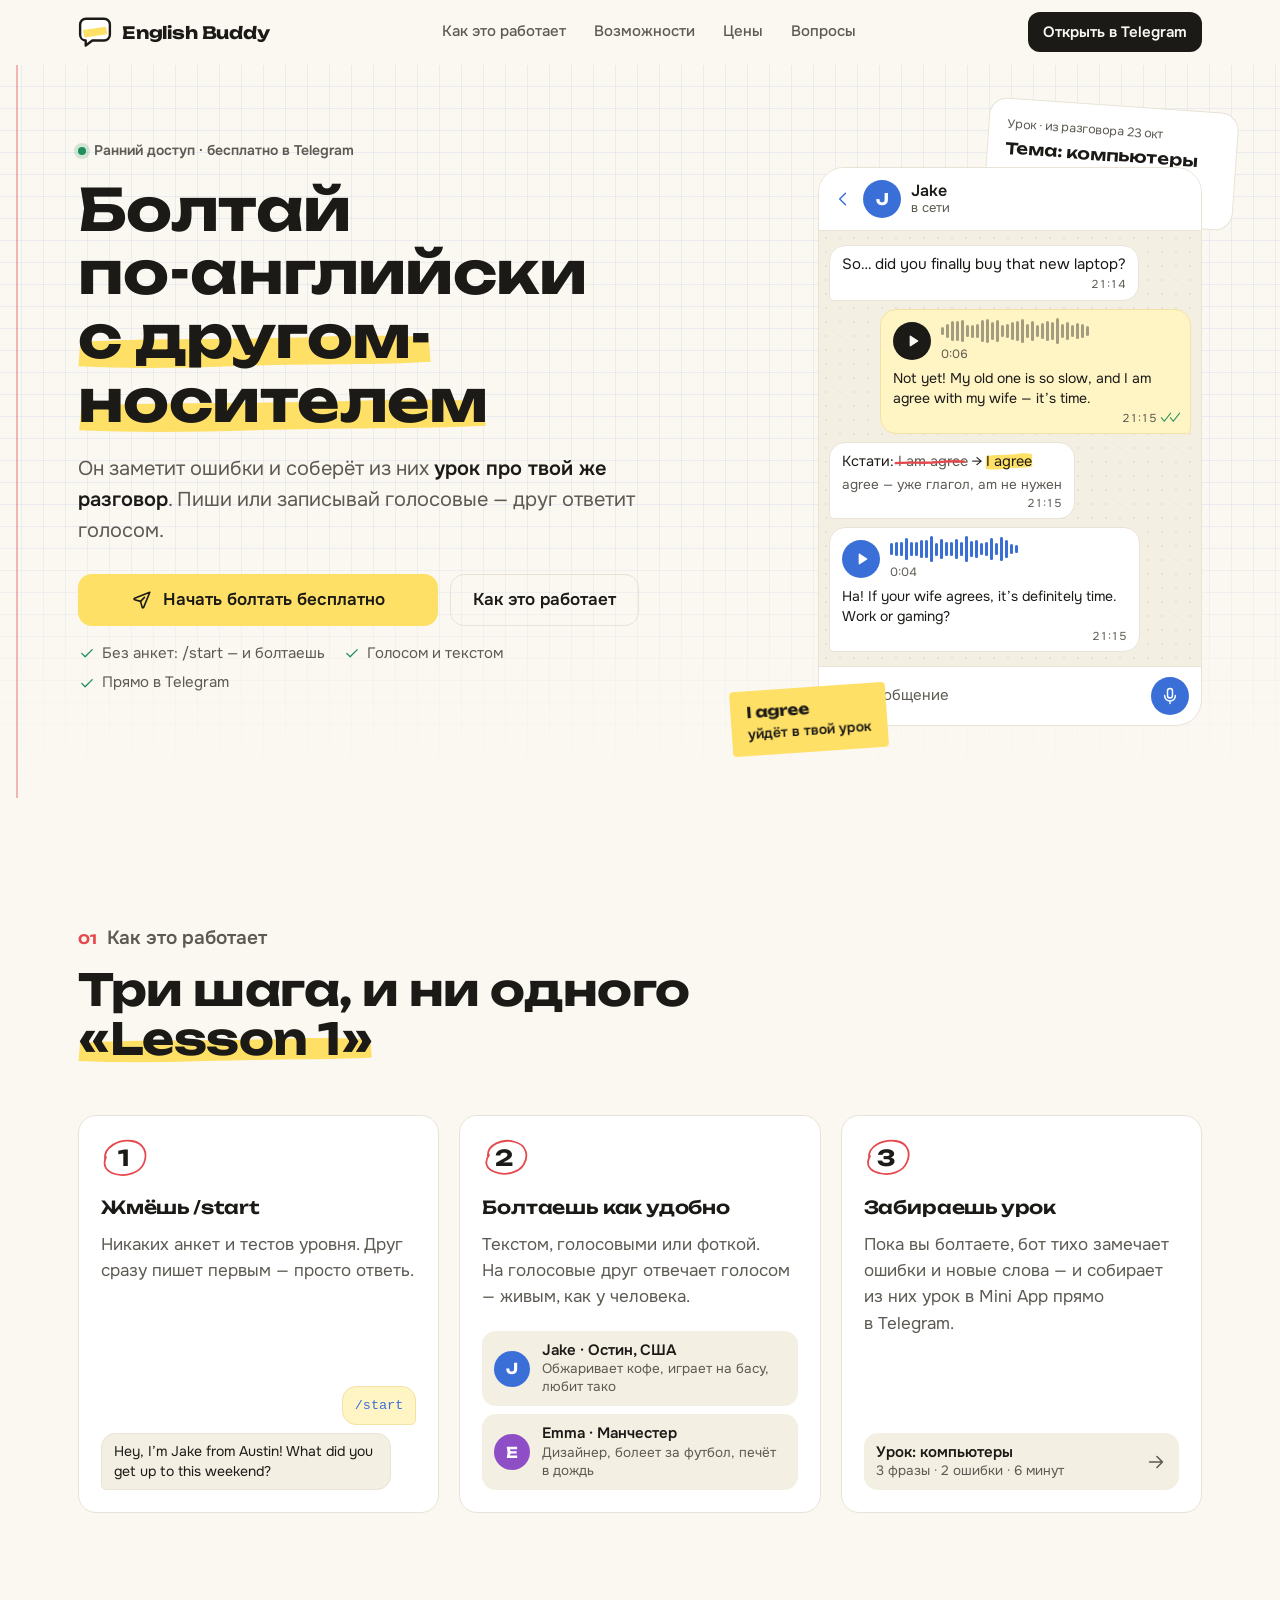
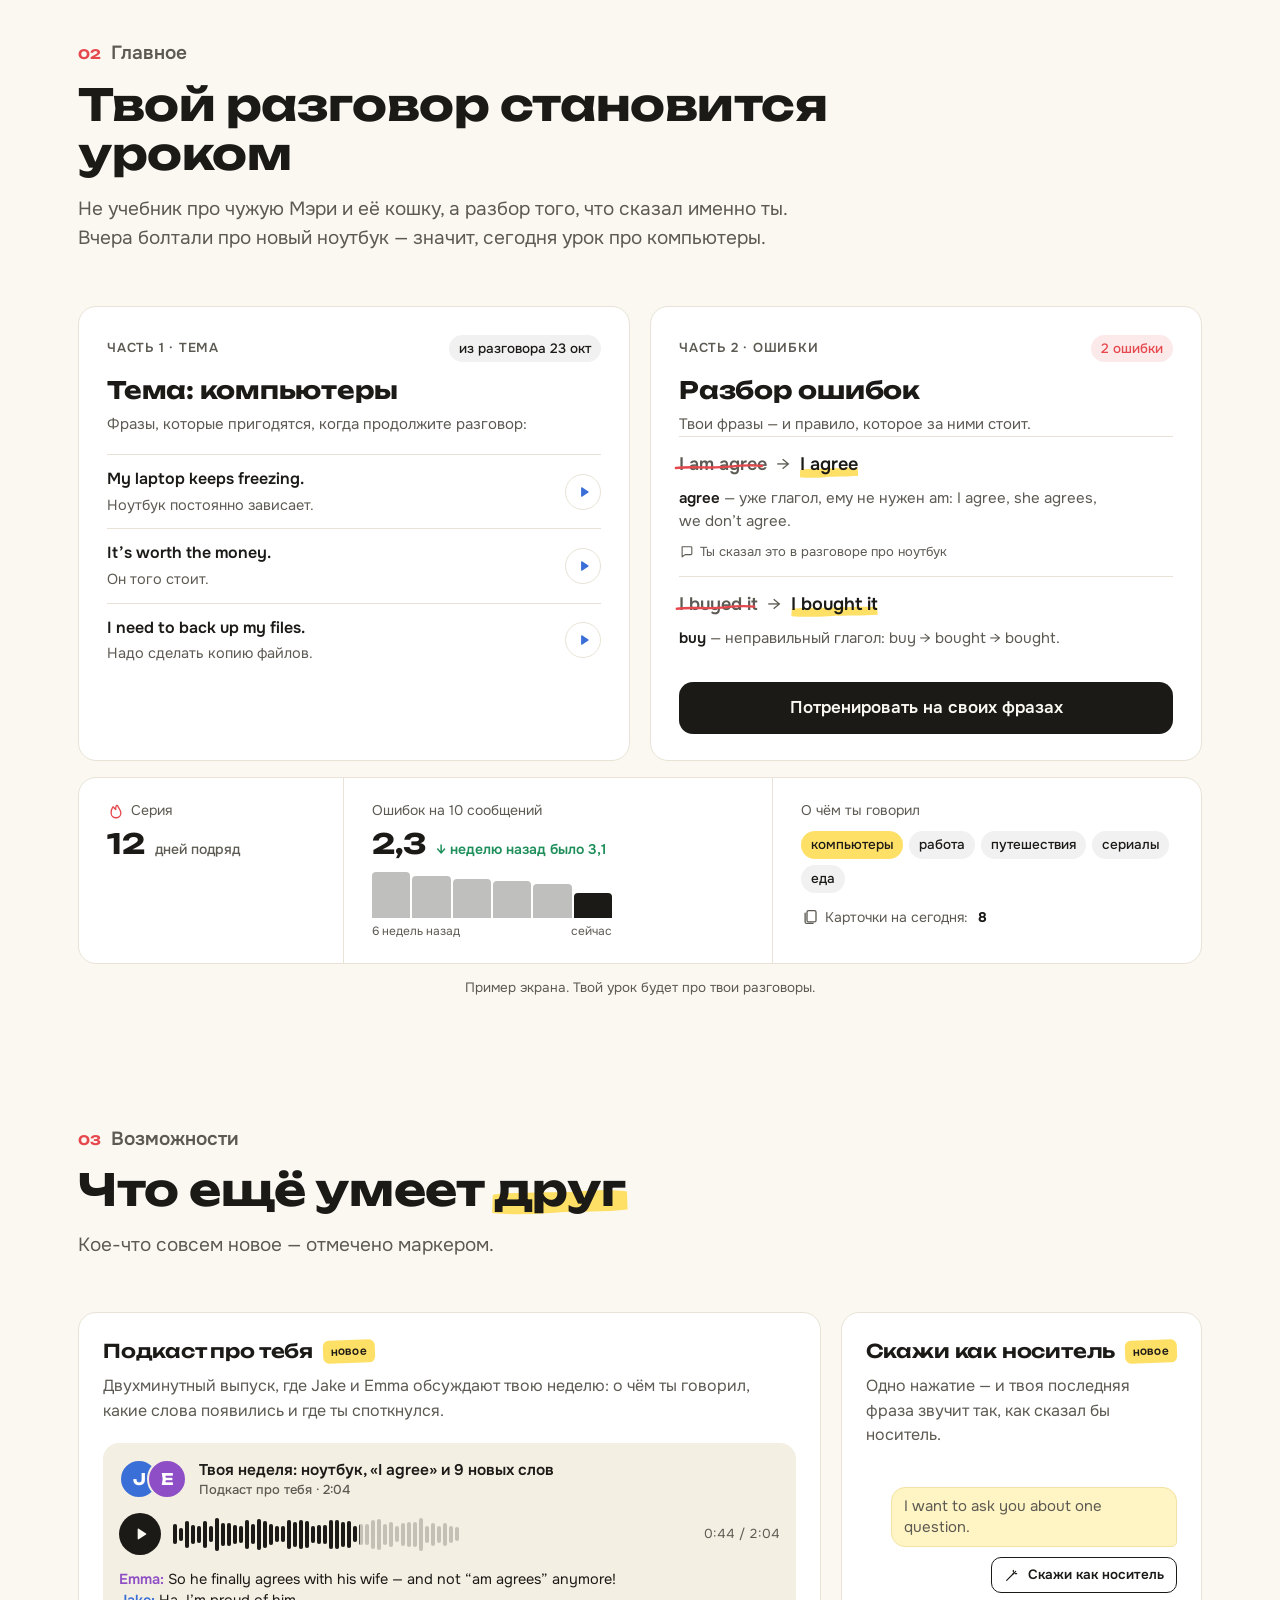
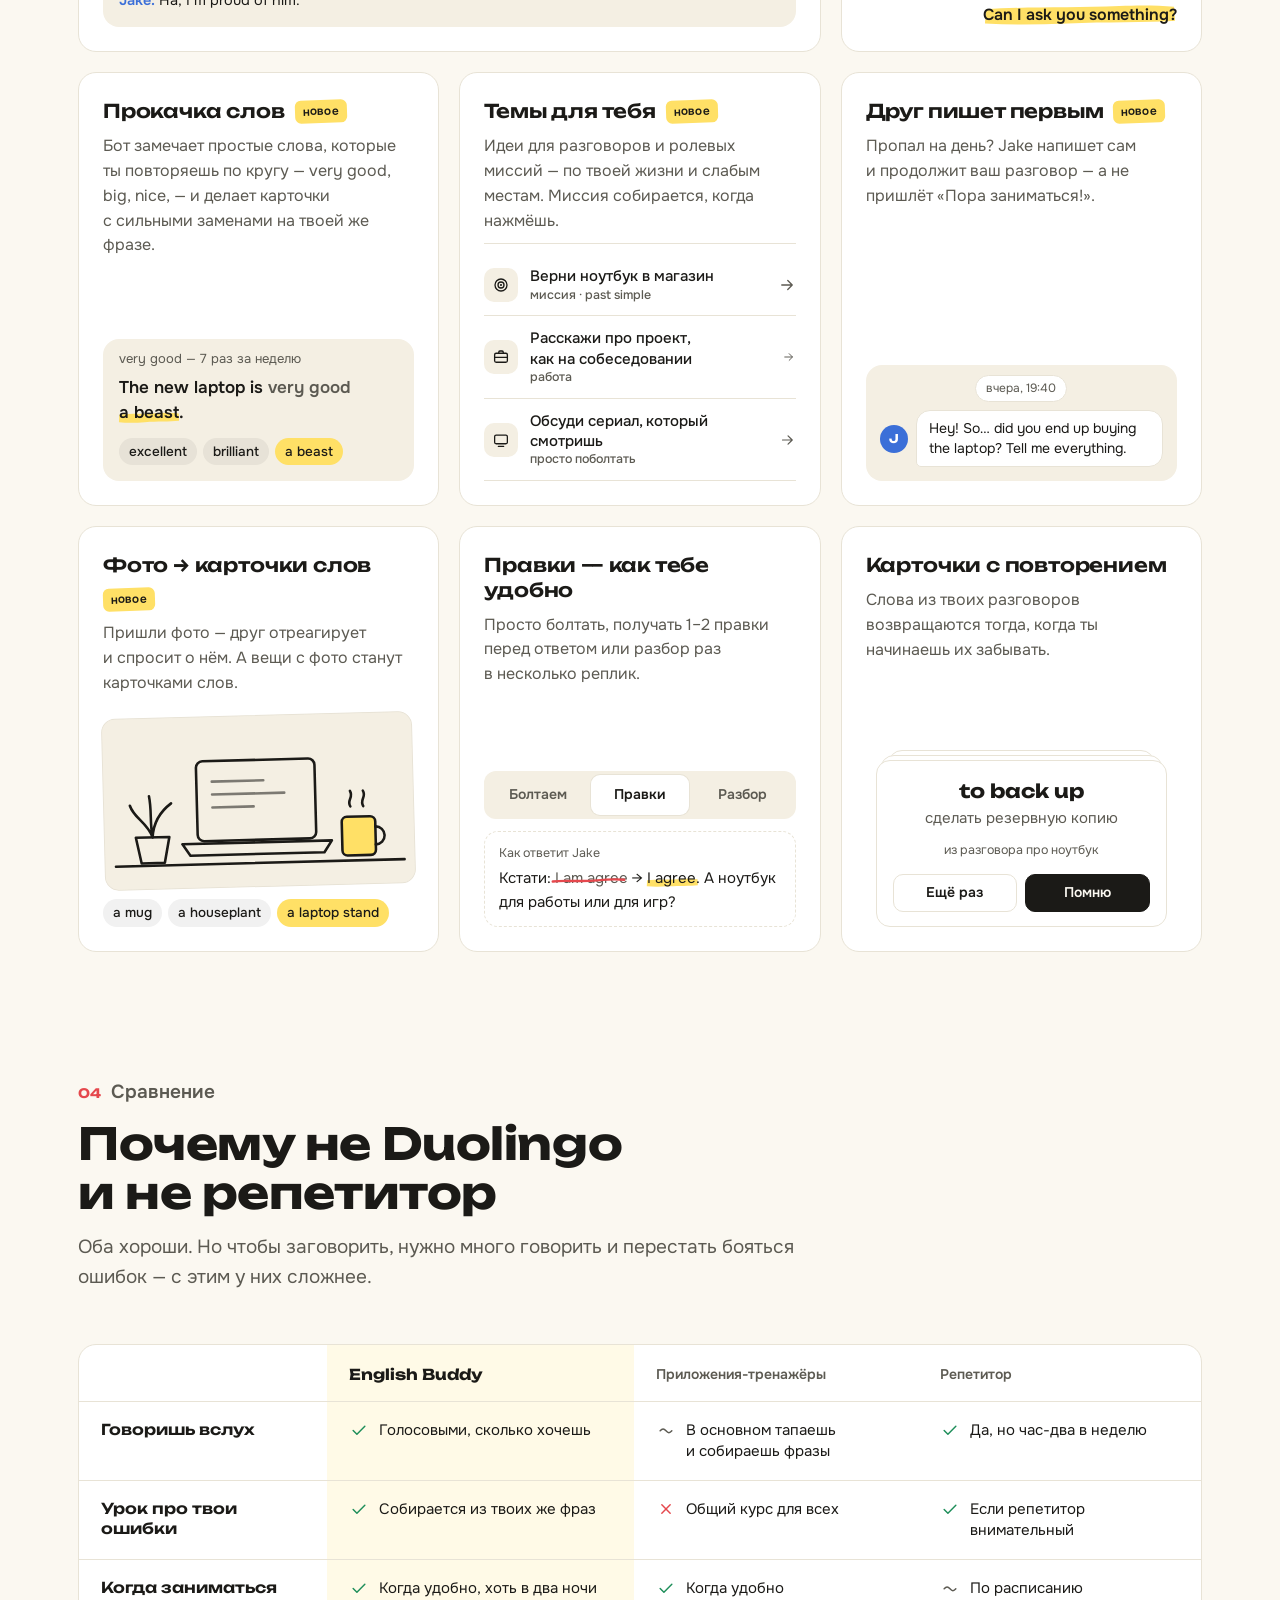
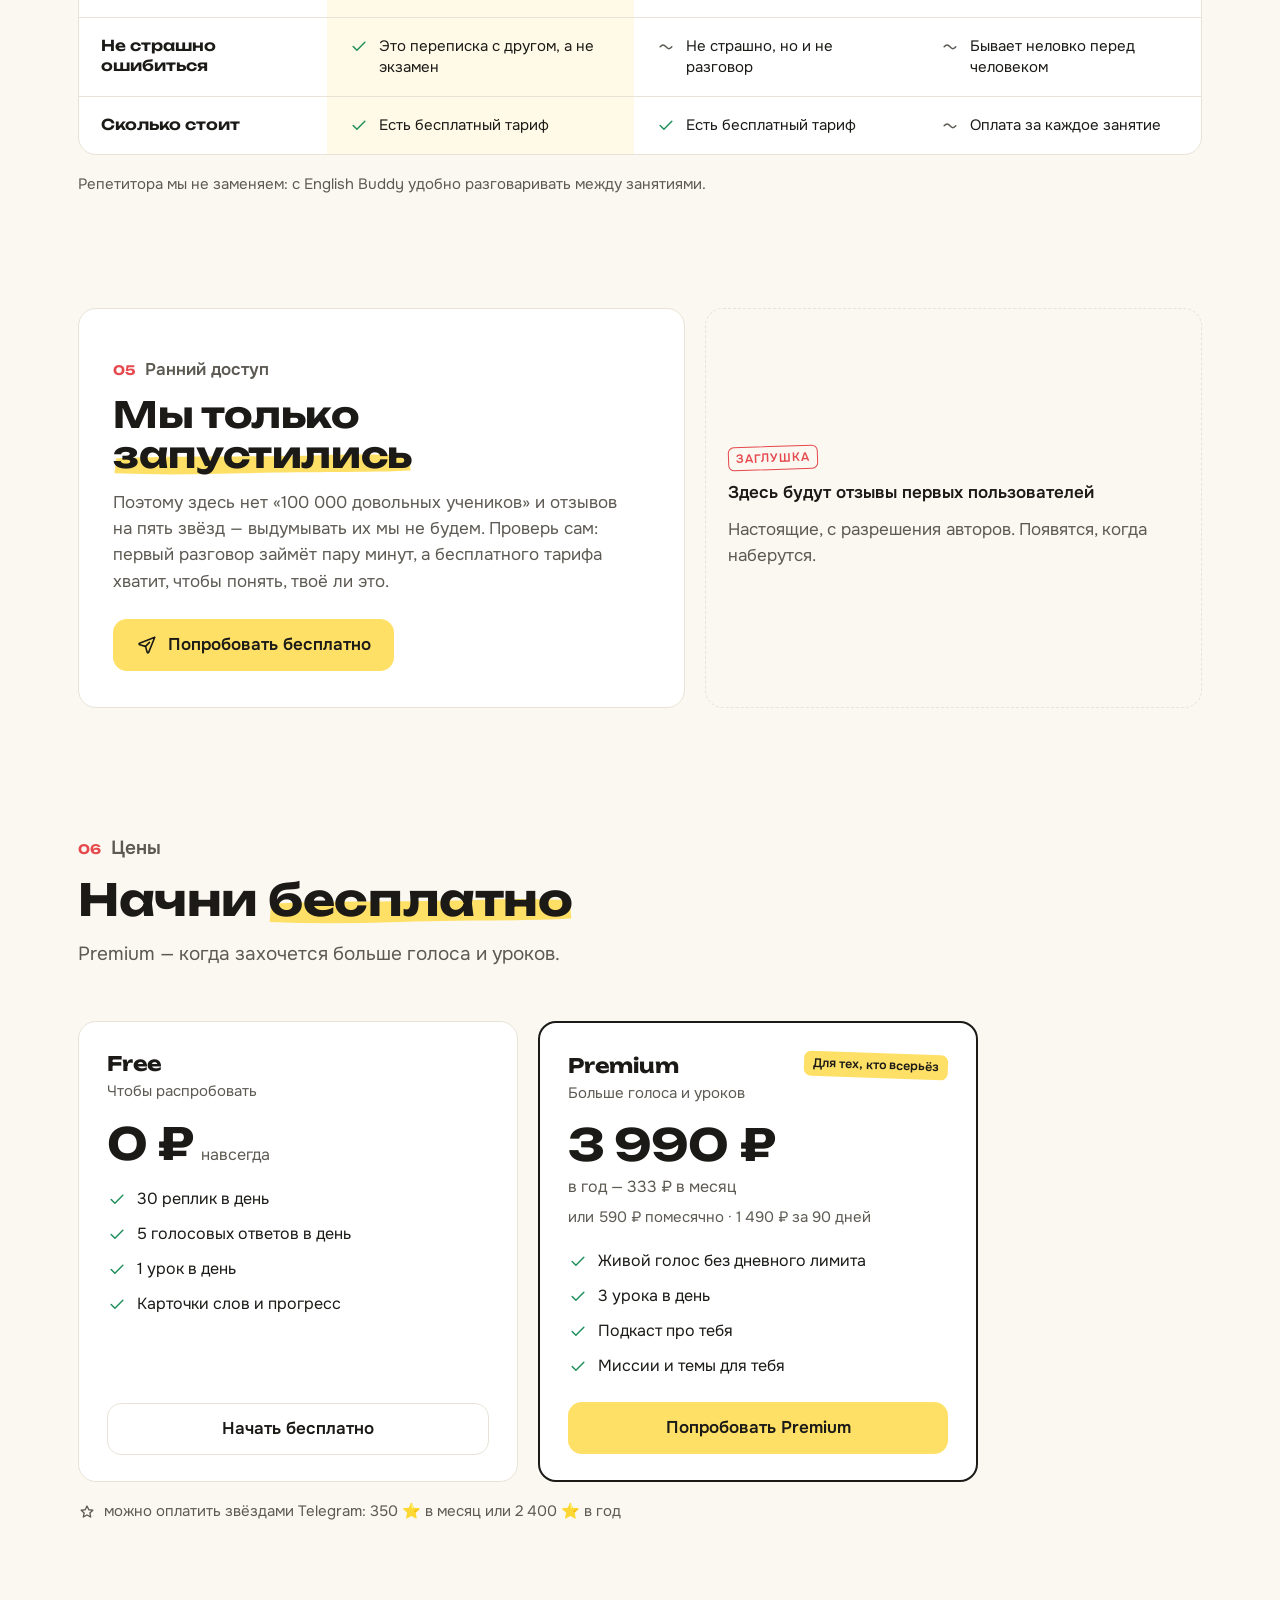
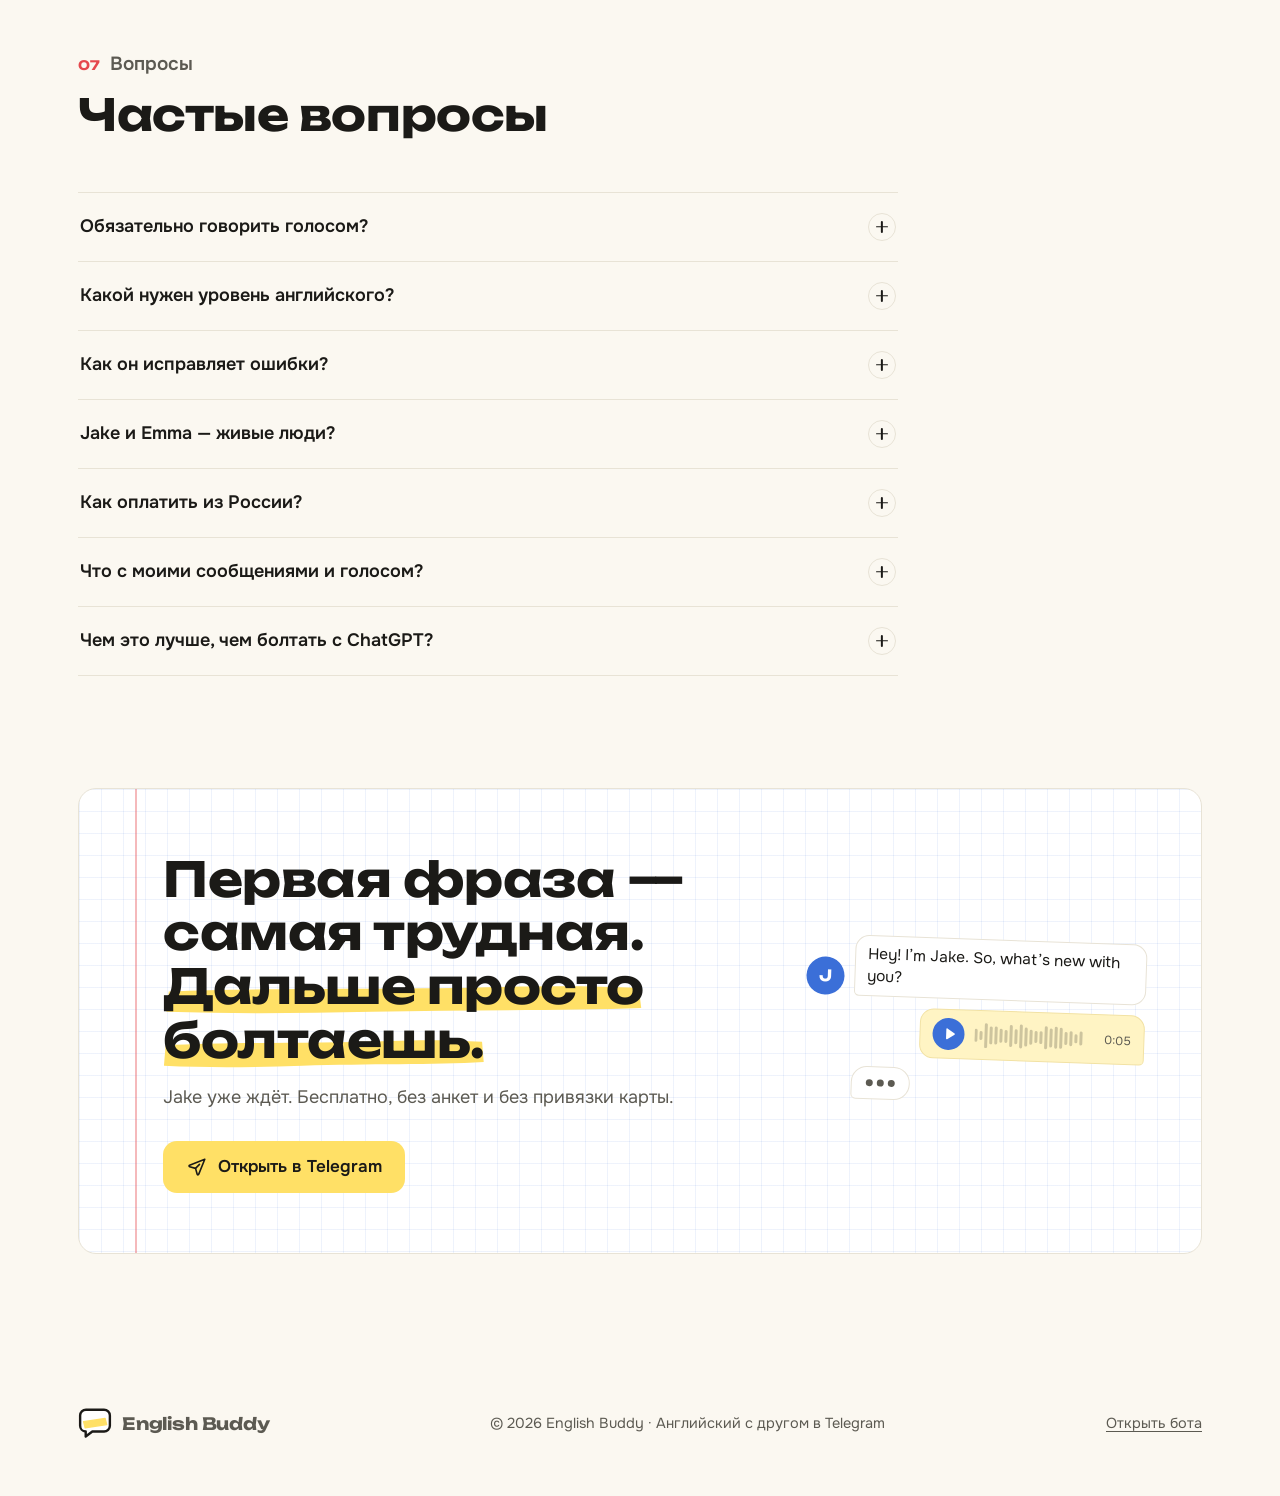
==== commit bc459f0a: "Landing: final page, square promo, prices from the financial model Prices follow the model (year 3 9" ====
--- a/landing/index.html
+++ b/landing/index.html
@@ -1012,7 +1012,7 @@
       </details>
       <details>
         <summary>Как оплатить из России?<span class="pm" aria-hidden="true"></span></summary>
-        <div class="a"><p>Бесплатного тарифа хватит, чтобы попробовать. Premium оплачивается прямо в&nbsp;Telegram — звёздами (Telegram Stars), не&nbsp;выходя из&nbsp;чата.</p></div>
+        <div class="a"><p>Бесплатного тарифа хватит, чтобы попробовать. Premium можно оплатить прямо в&nbsp;Telegram звёздами (Telegram Stars), не&nbsp;выходя из&nbsp;чата. С&nbsp;весны 2026 года российской картой звёзды в&nbsp;Telegram не&nbsp;купить, поэтому готовим оплату в&nbsp;рублях — напиши боту /paysupport, подскажем.</p></div>
       </details>
       <details>
         <summary>Что с моими сообщениями и голосом?<span class="pm" aria-hidden="true"></span></summary>
@@ -1074,29 +1074,29 @@
 // в бота уйдёт эта метка (только латиница, цифры, _ и -, до 64 символов — ограничение Telegram).
 const DEFAULT_START = "landing";
 
-// Тарифы (цены — заглушки). Порядок в массиве = порядок карточек.
+// Тарифы — как в финмодели (годовой план — главный). Порядок в массиве = порядок карточек.
 const PLANS = [
   {
     name: "Free",
     price: "0 ₽",
     period: "навсегда",
     note: "Чтобы распробовать",
-    features: ["30 реплик в день", "1 урок в день", "Голосовые и фото", "Карточки слов и прогресс"],
+    features: ["30 реплик в день", "5 голосовых ответов в день", "1 урок в день", "Карточки слов и прогресс"],
     cta: "Начать бесплатно",
   },
   {
     name: "Premium",
-    price: "490 ₽",
-    period: "в месяц",
-    alt: "или 2 990 ₽ в год",
+    price: "3 990 ₽",
+    period: "в год — 333 ₽ в месяц",
+    alt: "или 590 ₽ помесячно · 1 490 ₽ за 90 дней",
     badge: "Для тех, кто всерьёз",
     note: "Больше голоса и уроков",
-    features: ["Безлимитный голос", "3 урока в день", "Подкаст про тебя", "Миссии и темы для тебя"],
+    features: ["Живой голос без дневного лимита", "3 урока в день", "Подкаст про тебя", "Миссии и темы для тебя"],
     cta: "Попробовать Premium",
     highlight: true,
   },
 ];
-const PRICING_NOTE = "или оплата звёздами Telegram";
+const PRICING_NOTE = "можно оплатить звёздами Telegram: 350 ⭐ в месяц или 2 400 ⭐ в год";
 
 // Отзывы. Пока массив пуст — показывается заглушка. Формат: { text: "…", author: "Имя, город" }.
 const REVIEWS = [];
